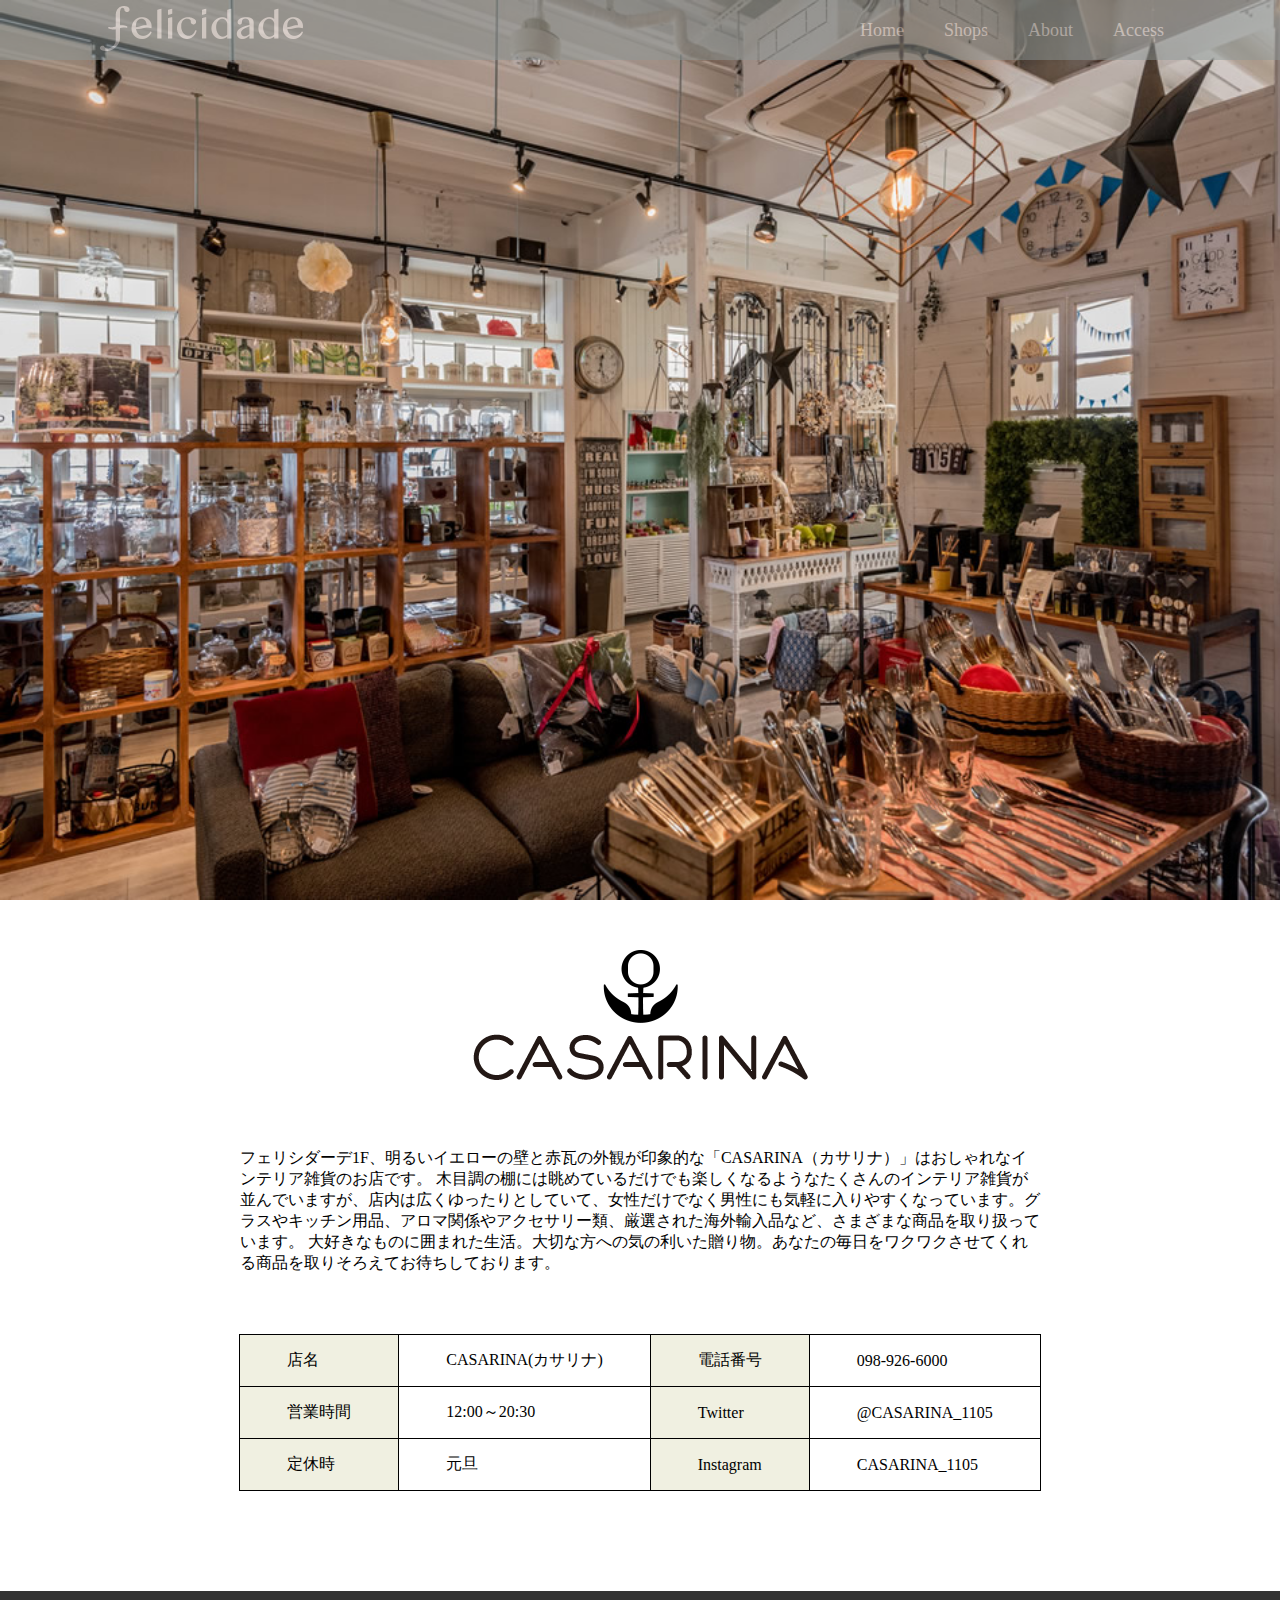
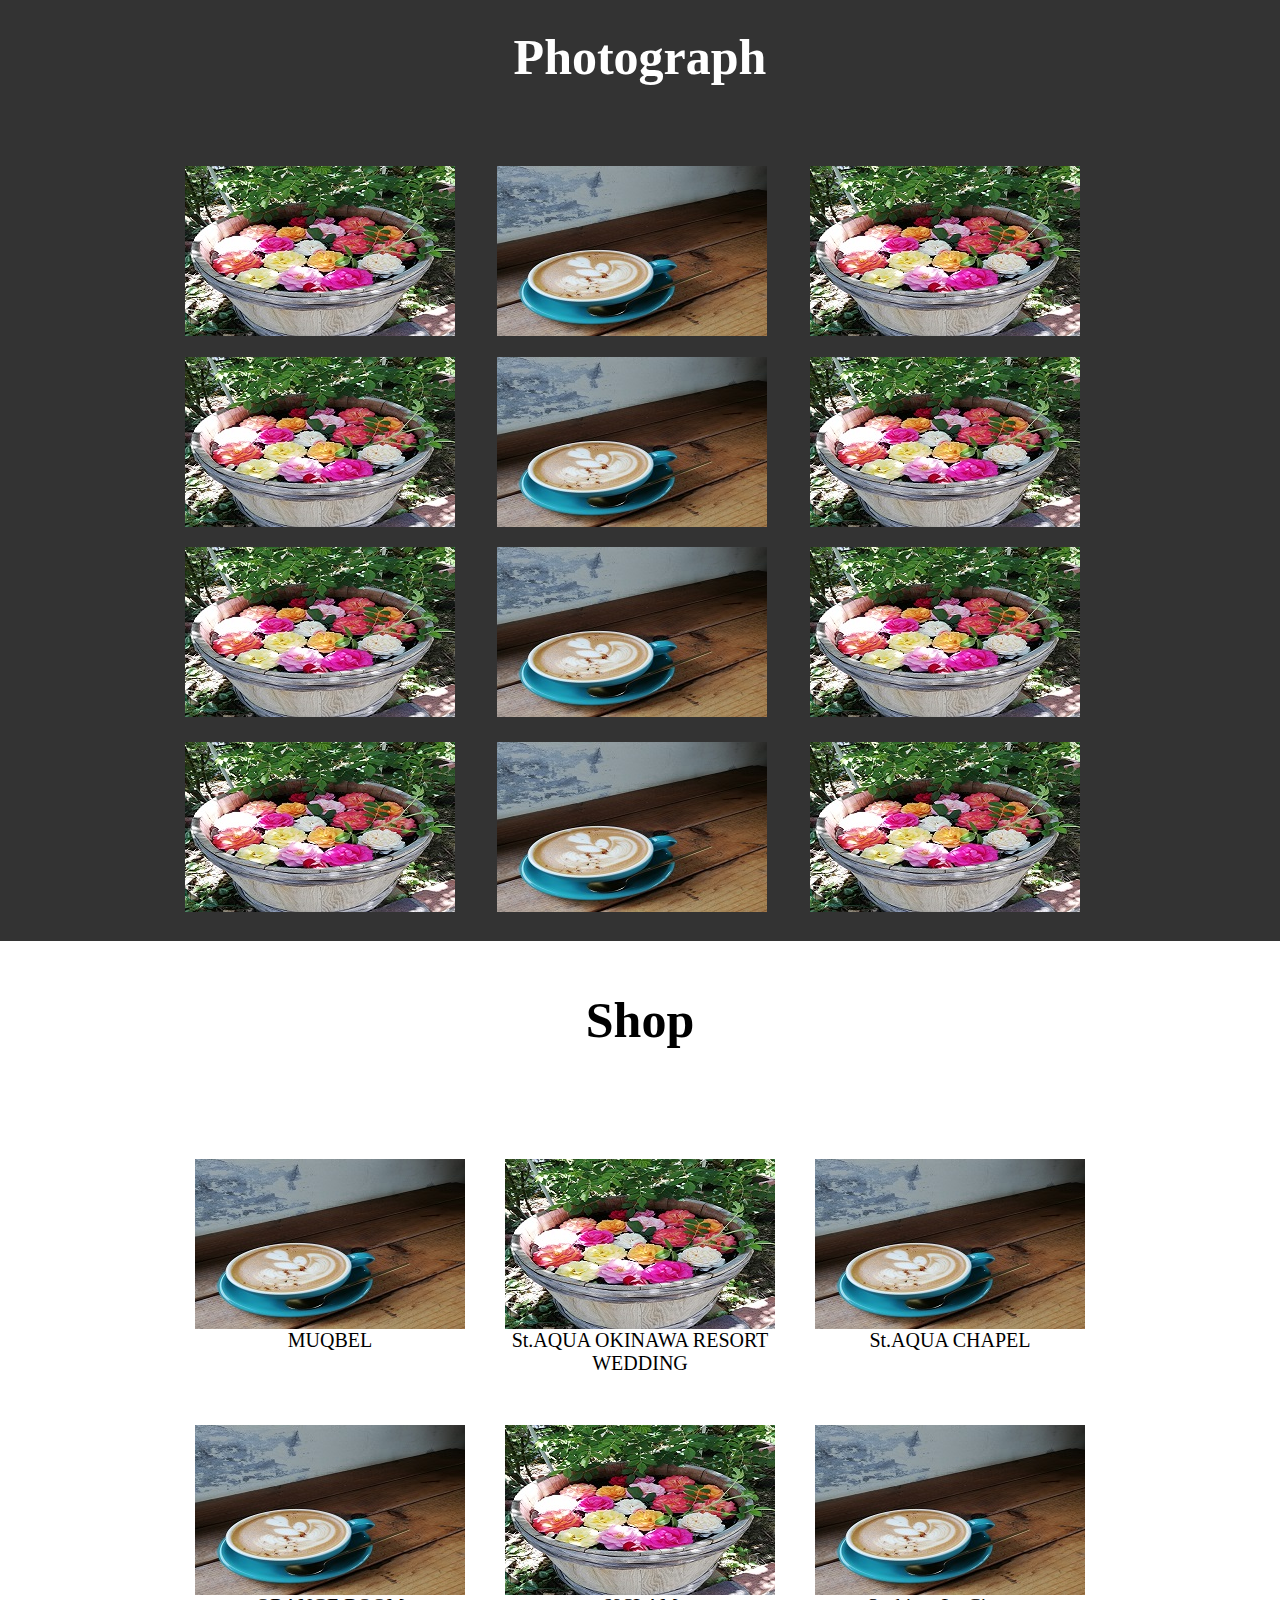
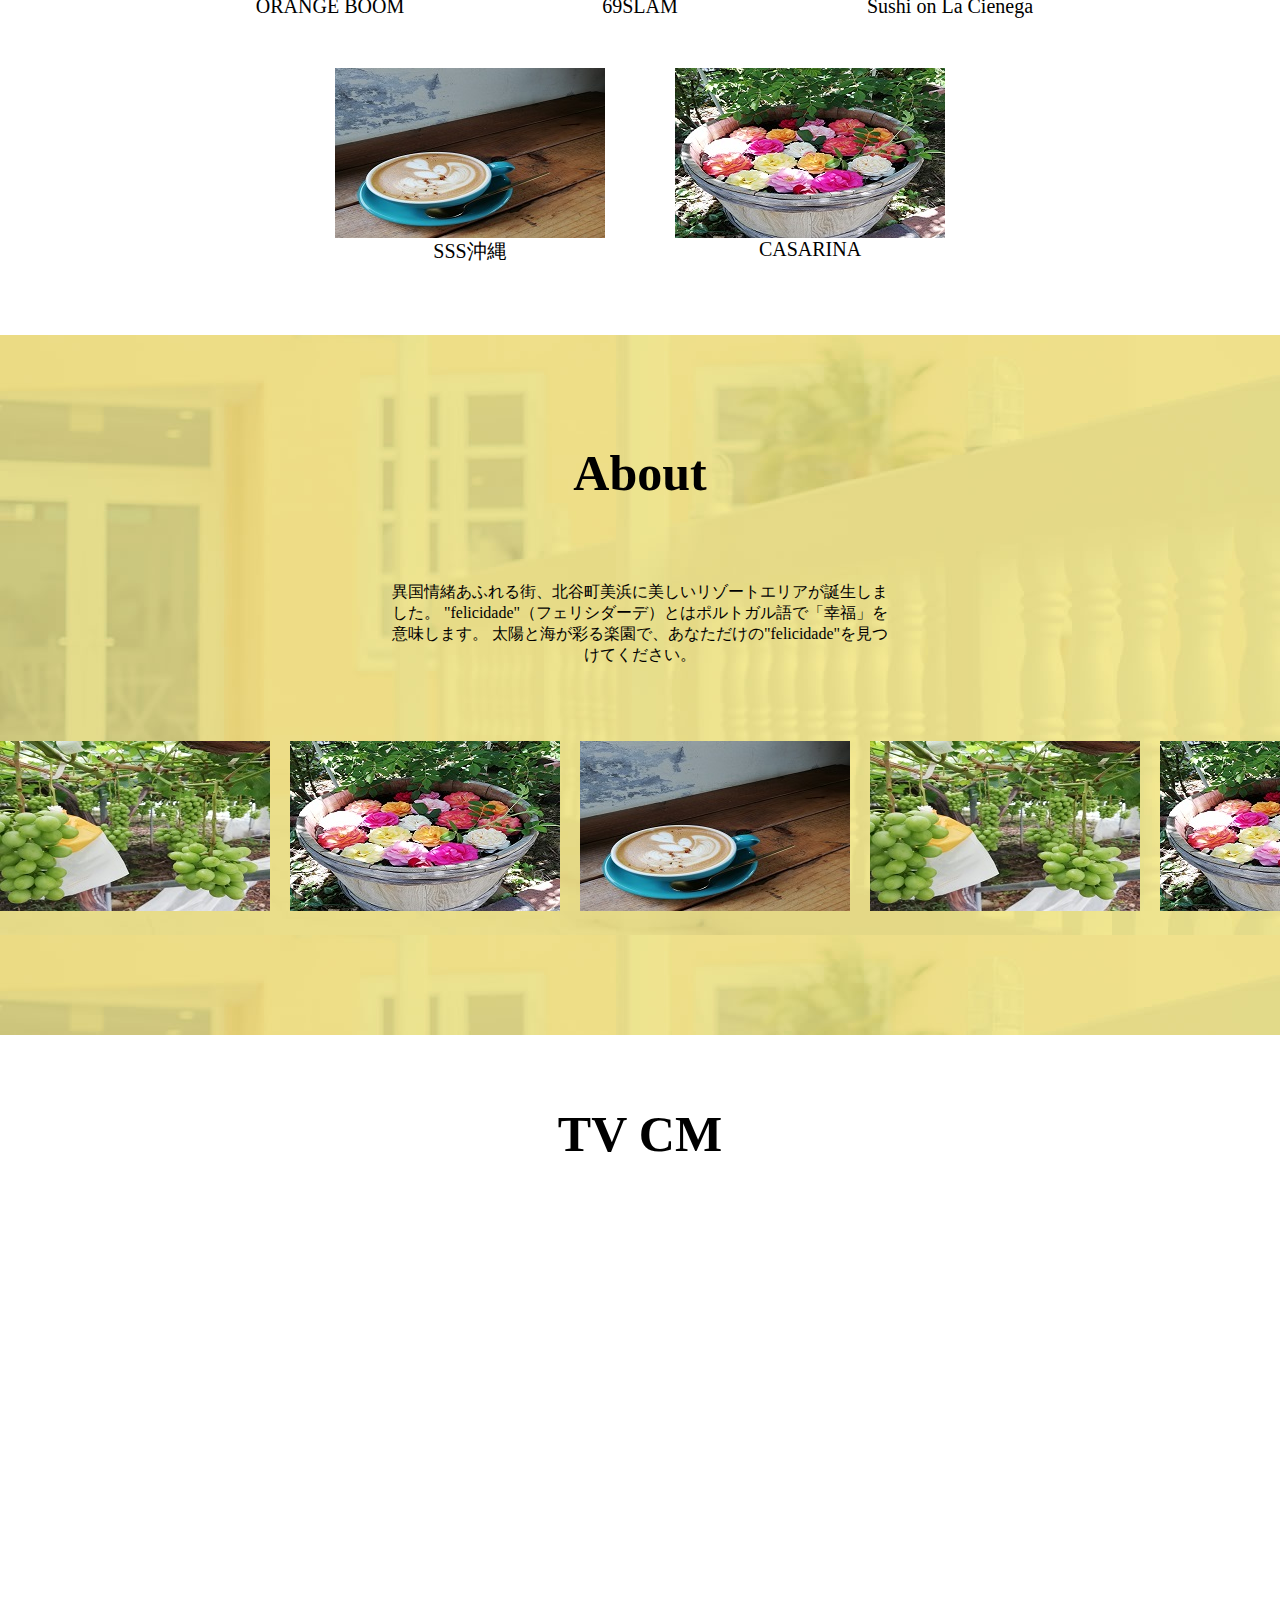
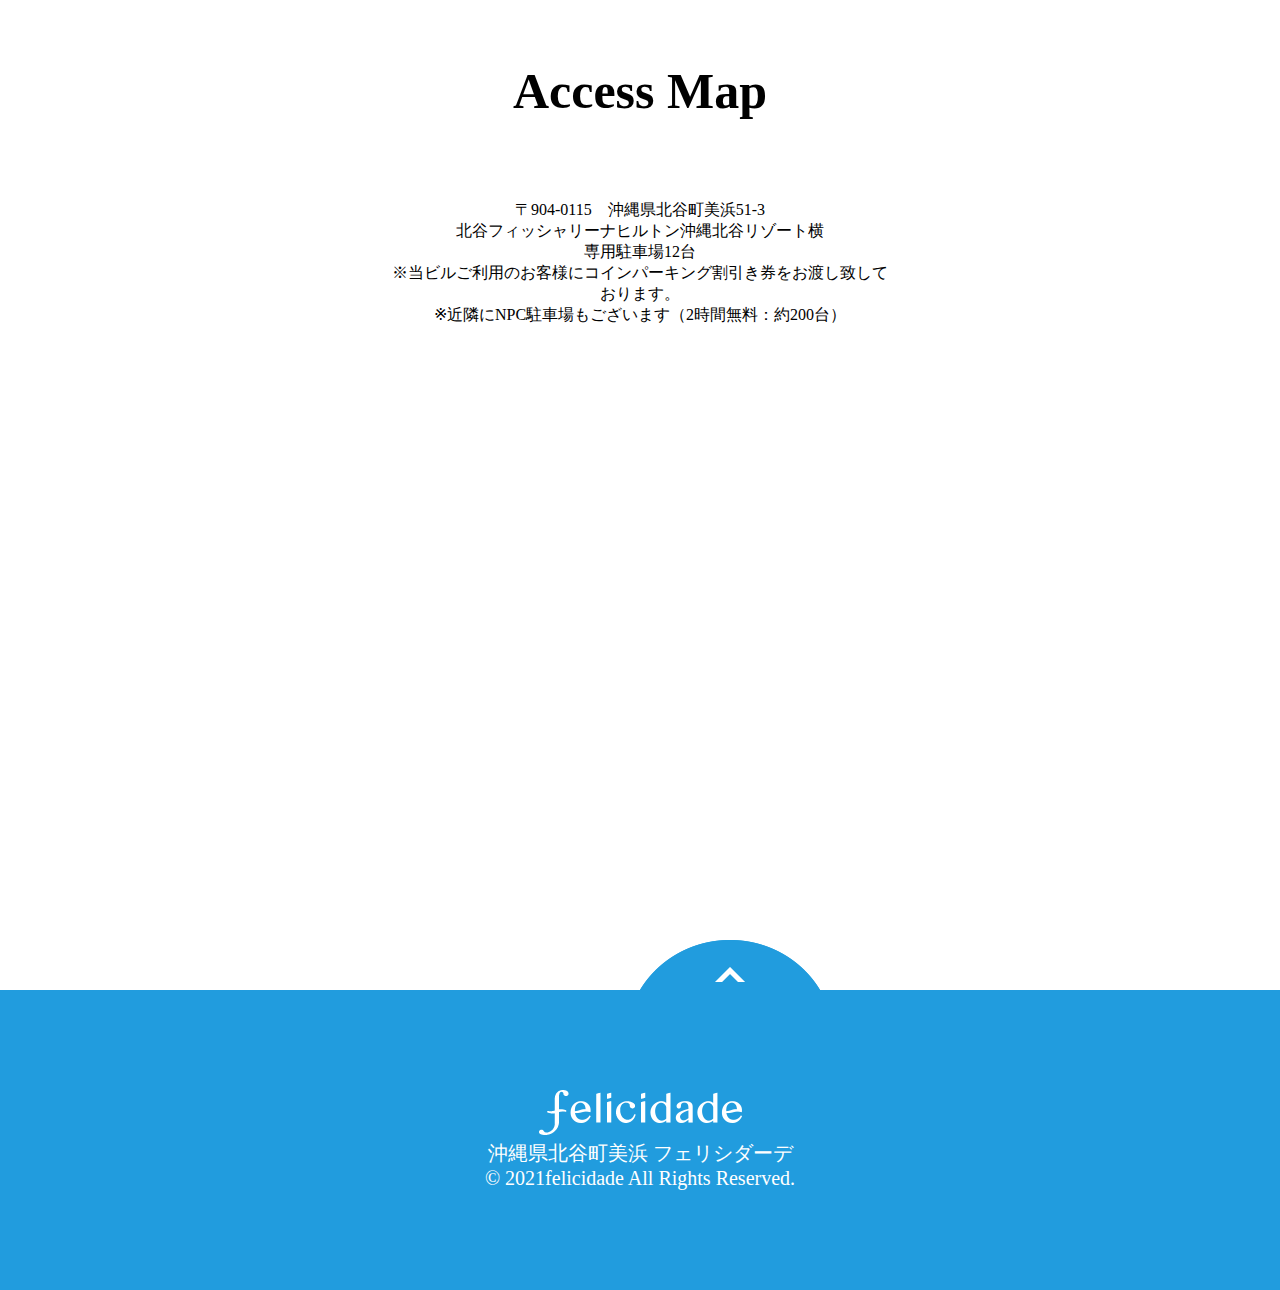
==== shop.html @ 00005a0e "色々" ====
<!DOCTYPE html>
<html lang="en">
<head>
  <meta charset="UTF-8">
  <meta http-equiv="X-UA-Compatible" content="IE=edge">
  <meta name="viewport" content="width=device-width, initial-scale=1.0">
  <link rel="stylesheet" href="css/shop-style.css">
  <title>Document</title>
</head>
<body>
  <div class="header">
    <!-- -----------------------ヘッダー -------------------->
    <header class="header1">
      <div class="header-left">
        <img src="./img/site_logo.png" alt="">
      </div>
      <ul class="header-right">
        <li><a href="#" class="li-right">Home</a></li>
        <li><a href="#" class="li-right">Shops</a></li>
        <li><a href="#" class="li-right">About</a></li>
        <li><a href="#" class="li-right">Access</a></li>
      </ul>
    </header>
  </div>
   <!-- メイン -->
  <main class="main">
    <section class="main-section">
      <h1 class="main-h1"><img src="./img/shop_logo.gif" alt=""></h1>
      <p class="main_p">フェリシダーデ1F、明るいイエローの壁と赤瓦の外観が印象的な「CASARINA（カサリナ）」はおしゃれなインテリア雑貨のお店です。
        木目調の棚には眺めているだけでも楽しくなるようなたくさんのインテリア雑貨が並んでいますが、店内は広くゆったりとしていて、女性だけでなく男性にも気軽に入りやすくなっています。グラスやキッチン用品、アロマ関係やアクセサリー類、厳選された海外輸入品など、さまざまな商品を取り扱っています。
        大好きなものに囲まれた生活。大切な方への気の利いた贈り物。あなたの毎日をワクワクさせてくれる商品を取りそろえてお待ちしております。</p>
      <table class="table">
        <tr><td class="table-td">店名</td><td>CASARINA(カサリナ)</td><td class="table-td">電話番号</td><td>098-926-6000</td></tr>
        <tr><td class="table-td">営業時間</td><td>12:00～20:30</td><td class="table-td">Twitter</td><td>@CASARINA_1105</td></tr>
        <tr><td class="table-td">定休時</td><td>元旦</td><td class="table-td">Instagram</td><td>CASARINA_1105</td></tr>
      </table>
    </section>
    <!------------ フォトグラフィー ---------->
    <section class="photo-grid">
      <h2 class="main-h2 photo-h2">Photograph</h2>
      <ul class="grid-container">
        <li><img src="./img/house.jpg" alt=""></li>
        <li><img src="./img/coffee.jpg" alt=""></li>
        <li><img src="./img/house.jpg" alt=""></li>
        <li><img src="./img/house.jpg" alt=""></li>
        <li><img src="./img/coffee.jpg" alt=""></li>
        <li><img src="./img/house.jpg" alt=""></li>
        <li><img src="./img/house.jpg" alt=""></li>
        <li><img src="./img/coffee.jpg" alt=""></li>
        <li><img src="./img/house.jpg" alt=""></li>
        <li><img src="./img/house.jpg" alt=""></li>
        <li><img src="./img/coffee.jpg" alt=""></li>
        <li><img src="./img/house.jpg" alt=""></li>
      </ul>
    </section>
    <!----------------- ショップ -------------->
    <section class="shop">
      <h2 class="main-h2 shop-h2">Shop</h2>
      <ul class="shop-flex">
        <li class="li"><img src="./img/coffee.jpg" alt=""><span>MUQBEL</span></li>
        <li class="li"><img src="./img/house.jpg" alt=""> <span>St.AQUA OKINAWA RESORT <br> WEDDING</span></li>
        <li class="li"><img src="./img/coffee.jpg" alt=""><span>St.AQUA CHAPEL</span></li>
        <li class="li"><img src="./img/coffee.jpg" alt=""><span>ORANGE BOOM</span></li>
        <li class="li"><img src="./img/house.jpg" alt=""><span>69SLAM</span></li>
        <li class="li"><img src="./img/coffee.jpg" alt=""><span>Sushi on La Cienega</span></li>
        <li class="li shop7"><img src="./img/coffee.jpg" alt=""><span>SSS沖縄</span></li>
        <li class="li shop8"><img src="./img/house.jpg" alt=""><span>CASARINA</span></li>
      </ul>
    </section>
    <!-- ------------スライドショー ----------------->
    <section class="about">
      <h2 class="main-h2 about-h2">About</h2>
      <p class="about-p">異国情緒あふれる街、北谷町美浜に美しいリゾートエリアが誕生しました。
        "felicidade"（フェリシダーデ）とはポルトガル語で「幸福」を意味します。
        太陽と海が彩る楽園で、あなただけの"felicidade"を見つけてください。</p>
        <div class="about-slidder" ontouchstart="">
          <ul class="slideshow">
            <li class="content"><img src="./img/farm.jpg" alt=""></li>
            <li class="content"><img src="./img/house.jpg" alt=""></li>
            <li class="content"><img src="./img/coffee.jpg" alt=""></li>
            <li class="content"><img src="./img/farm.jpg" alt=""></li>
            <li class="content"><img src="./img/house.jpg" alt=""></li>
            <li class="content"><img src="./img/coffee.jpg" alt=""></li>
            <li class="content"><img src="./img/farm.jpg" alt=""></li>
            <li class="content"><img src="./img/house.jpg" alt=""></li>
            <li class="content"><img src="./img/coffee.jpg" alt=""></li>
          </ul>
          <ul class="slideshow">
            <li class="content"><img src="./img/farm.jpg" alt=""></li>
            <li class="content"><img src="./img/house.jpg" alt=""></li>
            <li class="content"><img src="./img/coffee.jpg" alt=""></li>
            <li class="content"><img src="./img/farm.jpg" alt=""></li>
            <li class="content"><img src="./img/house.jpg" alt=""></li>
            <li class="content"><img src="./img/coffee.jpg" alt=""></li>
            <li class="content"><img src="./img/farm.jpg" alt=""></li>
            <li class="content"><img src="./img/house.jpg" alt=""></li>
            <li class="content"><img src="./img/coffee.jpg" alt=""></li>
          </ul>
          <ul class="slideshow">
            <li class="content"><img src="./img/farm.jpg" alt=""></li>
            <li class="content"><img src="./img/house.jpg" alt=""></li>
            <li class="content"><img src="./img/coffee.jpg" alt=""></li>
            <li class="content"><img src="./img/farm.jpg" alt=""></li>
            <li class="content"><img src="./img/house.jpg" alt=""></li>
            <li class="content"><img src="./img/coffee.jpg" alt=""></li>
            <li class="content"><img src="./img/farm.jpg" alt=""></li>
            <li class="content"><img src="./img/house.jpg" alt=""></li>
            <li class="content"><img src="./img/coffee.jpg" alt=""></li>
          </ul>
        </div>
    </section>
    <!--------------------- youtube ------------------>
    <section class="tvcm">
      <h2 class="main-h2">TV CM</h2>
      <div class="youtube">
        <iframe width="560" height="315" src="https://www.youtube.com/embed/9m3m9l0V8k0" title="YouTube video player" frameborder="0" allow="accelerometer; autoplay; clipboard-write; encrypted-media; gyroscope; picture-in-picture" allowfullscreen></iframe>
      </div>
    </section>
    <!--------------------- map ------------------>
    <section class="map">
      <h2 class="main-h2">Access Map</h2>
      <p class="about-p">〒904-0115　沖縄県北谷町美浜51-3 <br>北谷フィッシャリーナヒルトン沖縄北谷リゾート横<br>専用駐車場12台<br>※当ビルご利用のお客様にコインパーキング割引き券をお渡し致しております。<br>※近隣にNPC駐車場もございます（2時間無料：約200台）</p>
      <div class="map-1">
        <iframe src="https://www.google.com/maps/embed?pb=!1m18!1m12!1m3!1d3576.1981066790854!2d127.75206001503254!3d26.32008388338631!2m3!1f0!2f0!3f0!3m2!1i1024!2i768!4f13.1!3m3!1m2!1s0x34e5130f36135c2b%3A0xa1153abae29d40b4!2z44CSOTA0LTAxMTUg5rKW57iE55yM5Lit6aCt6YOh5YyX6LC355S6576O5rWc77yV77yR4oiS77yT!5e0!3m2!1sja!2sjp!4v1620100110804!5m2!1sja!2sjp" width="100%" height="100%" style="border:0;" allowfullscreen="" loading="lazy" class="iframe-map"></iframe>
      </div>
    </section>
  </main>
<!--------------------- フッター --------------->
  <footer class="footer">
    <img class="footer-btn" src="./img/btn_nav.png" alt="">
    <div class="footer-left">
      <img src="./img/site_logo.png" alt="">
      <p>沖縄県北谷町美浜 フェリシダーデ</p>
      <p>&copy; 2021felicidade All Rights Reserved.</p>
    </div>
    </footer>
</body>
</html>
---- css/shop-style.css ----
*{
  padding: 0;
  margin: 0;
}

ul {
  list-style: none;
}
a {
  text-decoration: none;
}

/* ------------------------ヘッダー-------------------- */
.header {
  background: url("../img/photo004.jpg");
  background-size: cover;
  background-repeat: no-repeat;
  background-attachment: fixed;
  height: 100vh;
  /* background-color: pink; */
}

.header1 {
  background-color: rgb(140, 151, 151);
  height: 60px;
  opacity: .5;
  position: fixed;
  width: 100%;
  z-index: 10;
  display: flex;
  justify-content: space-between;
  align-items: center;
}

.header-left {
  /* background-color: aqua; */
  padding-left: 100px;
}

.header-right {
  width: 440px;
  /* background-color: blueviolet; */

  display: flex;
}

.header-right li {
  padding: 10px 20px;
}

.li-right {
  font-size: 18px;
  color: white;
}

/* --------------------メイン--------------------- */

.main-section {
  /* width: 800px; */
  /* margin: 0 auto; */
  
  display: flex;
  justify-content: center;
  flex-direction: column;
  align-items: center;
  align-content: center;
}

.main-h1{
  margin: 50px 0 60px;
  text-align: center;
}

.main_p {
  width: 800px;
  padding-bottom: 60px;
}

table {
  border-collapse: collapse;
  margin: 0 0 100px;
}

.table-td {
  background-color: #f0f0e1;
}

table th, table td {
  padding: 15px 47px;
  border: solid 1px black;
}
/* -------------------フォトグラフィー ---------------------*/
.photo-grid {
  /* width: 1000px; */
  height: 900px;
  padding-bottom: 50px;
  background-color: #333333;
  margin-bottom: 50px;

  display: flex;
  flex-direction: column;
  justify-content: center;
  align-items: center;
}
.main-h2 {
  font-size: 50px;
  padding-bottom: 80px;
}

.photo-h2 {
  color: white;
}

.grid-container {
  width: 910px;
  margin: 0 auto;
  display: grid;
  grid-template-rows: 170px 170px;
  grid-template-columns: repeat(3, minmax(0, 750px));
  grid-gap: 3%;
}

.grid-container img {
  cursor: pointer;
}

/* ------------------ショップ --------------------*/
.shop {
  width: 910px;
  margin: 0 auto 70px;
  display: flex;
  flex-direction: column;
  justify-content: center;
  align-items: center;
}

.shop-h2 {
  color: black;
}

.shop-flex {
  display: flex;
  flex-wrap: wrap;
  justify-content: space-between;
}

.li {
  padding: 30px 10px 20px;
  display: inline-flex;
  flex-direction: column;
}

.li span {
  font-size: 20px;
  text-align: center;
}

.shop7 {
  padding: 30px 0 0 150px;
}
.shop8 {
  padding: 30px 150px 0 0;
}

/* -------------------スライドショー -------------------*/
.about {
  height: 700px;
  background-image: url("../img/about_visual.jpg");
  margin-bottom: 70px;

  display: flex;
  justify-content: center;
  flex-direction: column;
  align-items: center;
  align-content: center;
}
.about-p {
  width: 500px;
  padding-bottom: 60px;
  text-align: center;
}

.about-slidder {
  width: 1300px;
  height: 200px;
  display: flex;
  align-items: center;
  overflow: hidden;

}

.slideshow {
  display: flex;

  animation-name: loop-slide;
  animation-duration: 60s;
  animation-iteration-count: infinite;
  animation-delay: .5s;
  animation-timing-function: linear;
  animation-fill-mode: both;
}

@keyframes loop-slide {
  0% {
    transform: translate(0);
  }
  100% {
    transform: translate(-100%);
  }
}

.about-slidder:hover .slideshow {
  animation-play-state: paused;
}

.content {
  width: 270px;
  height: 170px;
  padding: 10px;
}

/*----------------------- youtube ----------------------*/
.tvcm {
  display: flex;
  flex-direction: column;
  justify-content: center;
  align-items: center;
}
.youtube {
  margin-bottom: 100px;
  /* display: flex;
  justify-content: center; */
}

/* ---------------------map--------------------------- */
.map {
  padding-bottom: 100px;

  display: flex;
  justify-content: center;
  flex-direction: column;
  align-items: center;
}

.iframe-map {
  width: 900px;
  height: 500px;
}

/* --------------------フッター ---------------------*/
.footer {
  height: 300px;
  background-color: #219cde;

  position: relative;
}

.footer-btn {
  position: absolute;
  top: -50px;
  left: 640px;
}

.footer-left {
  color: white;
  font-size: 20px;
  text-align: center;
  padding-top: 100px;
}
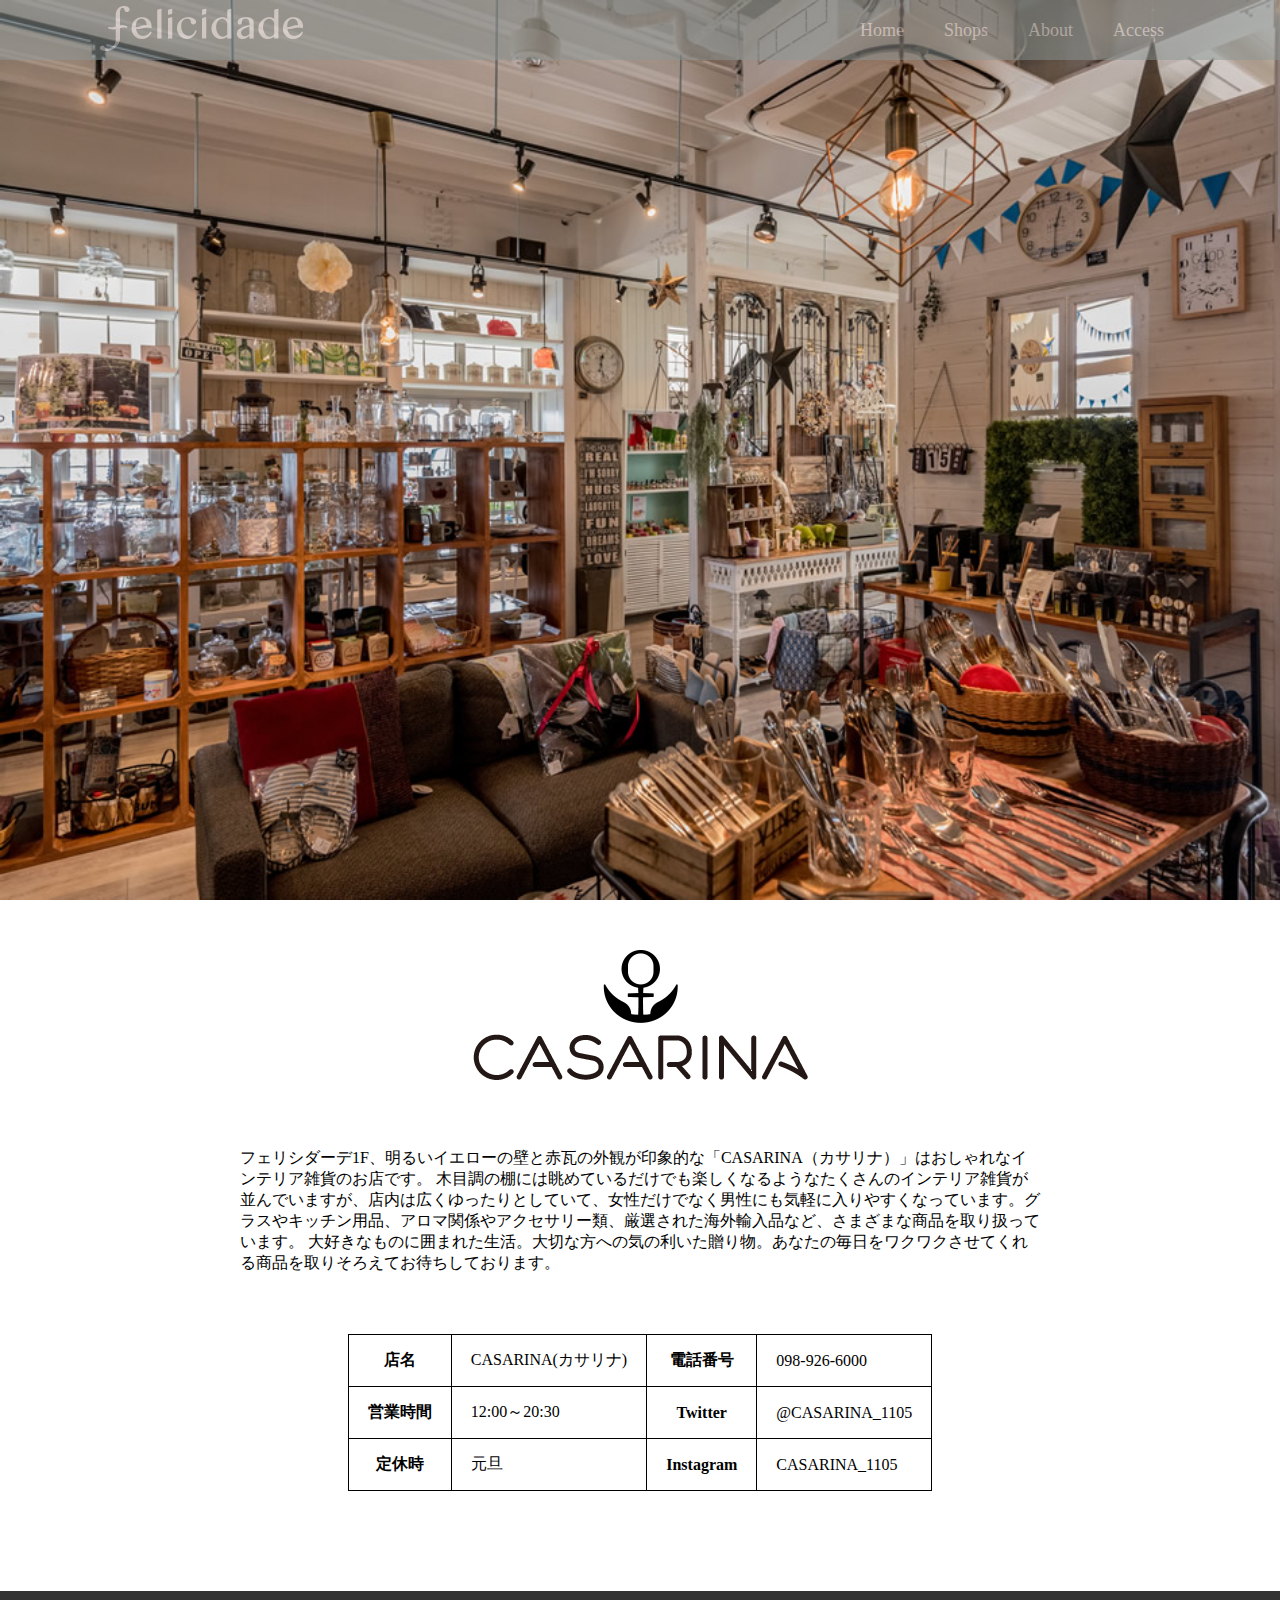
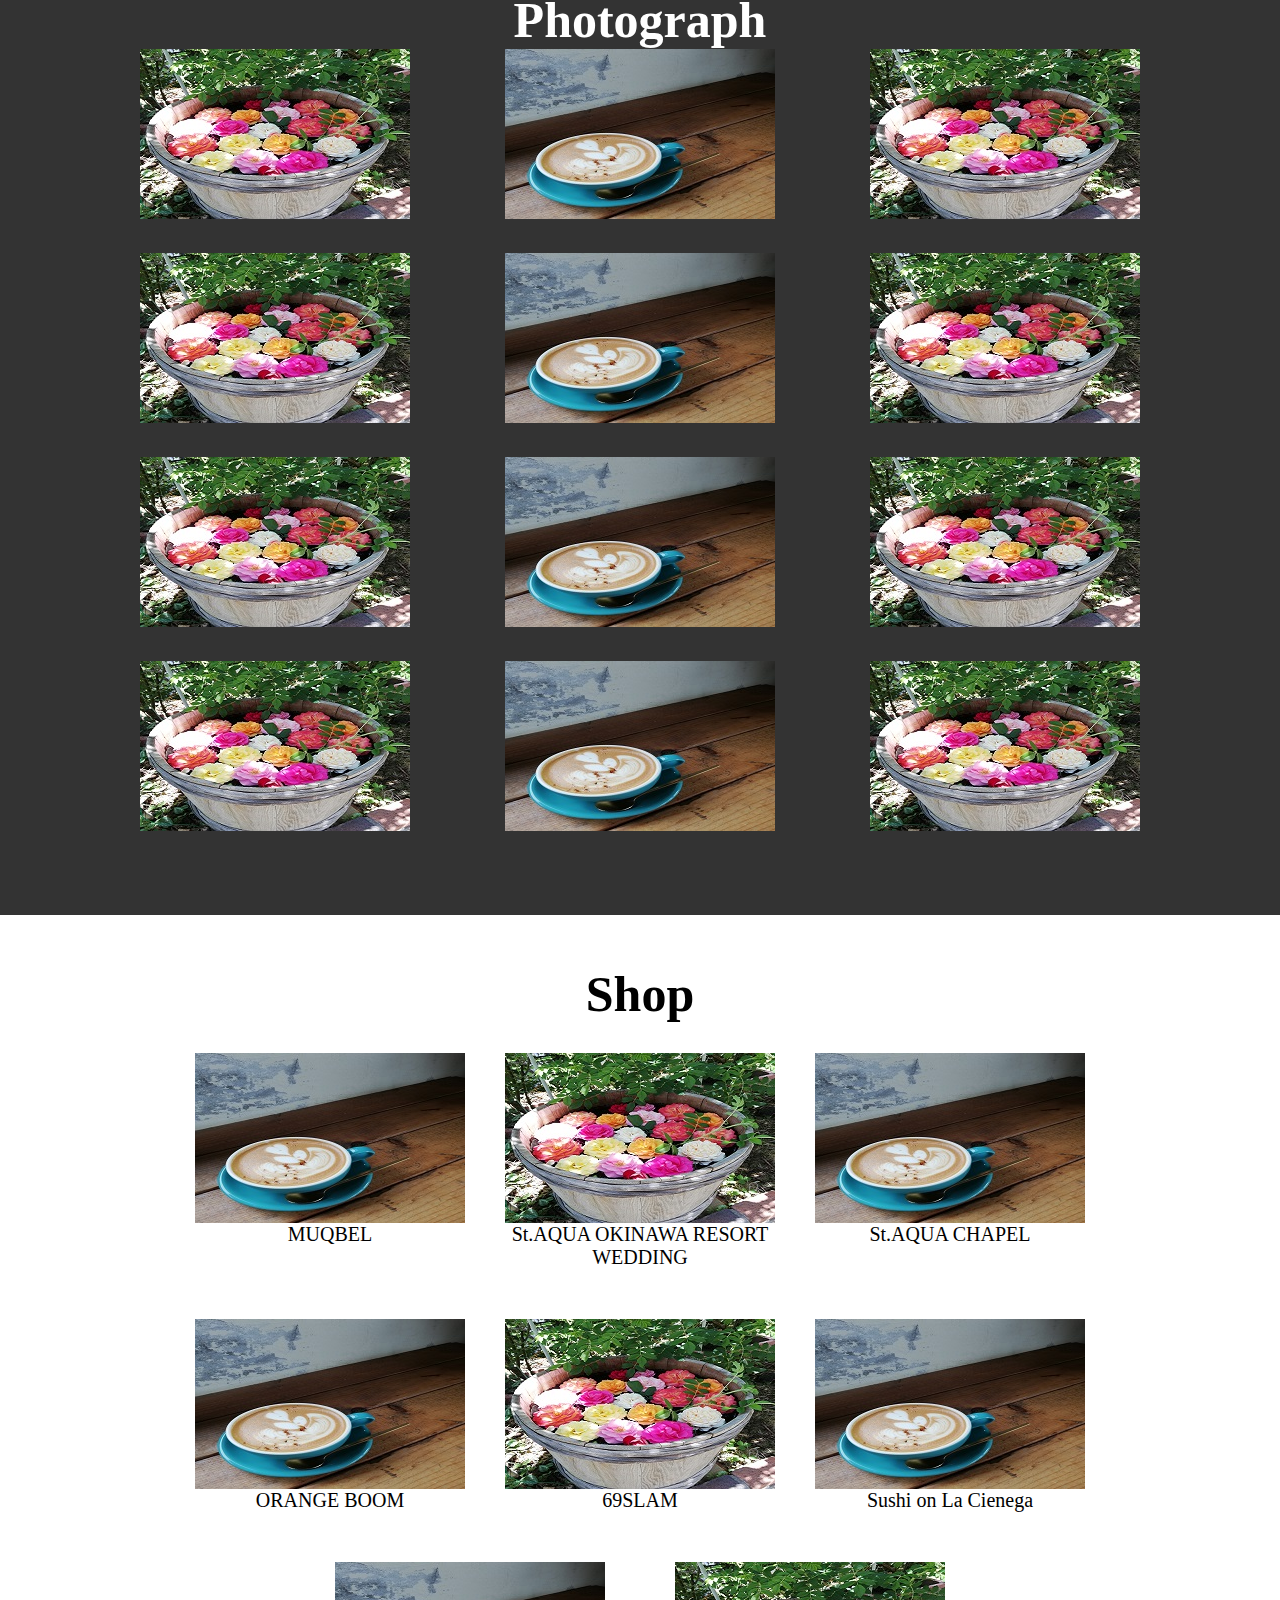
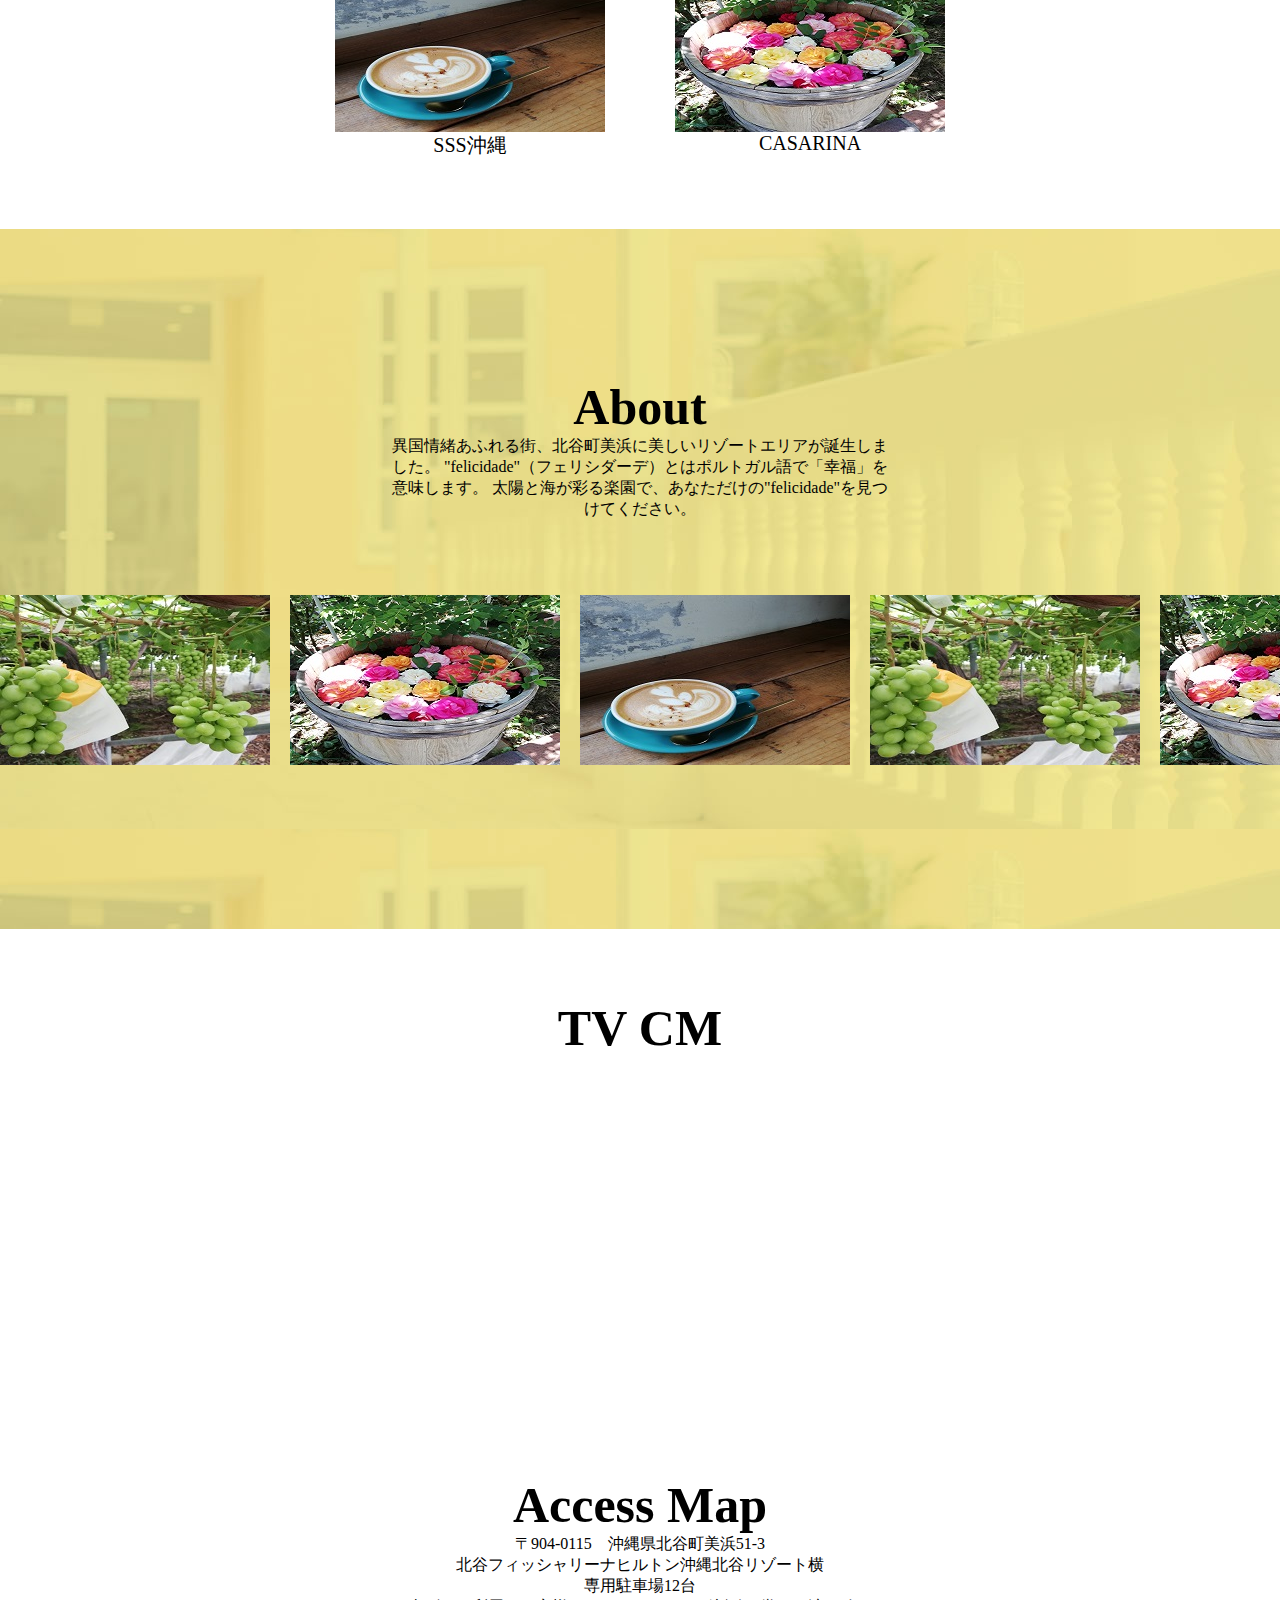
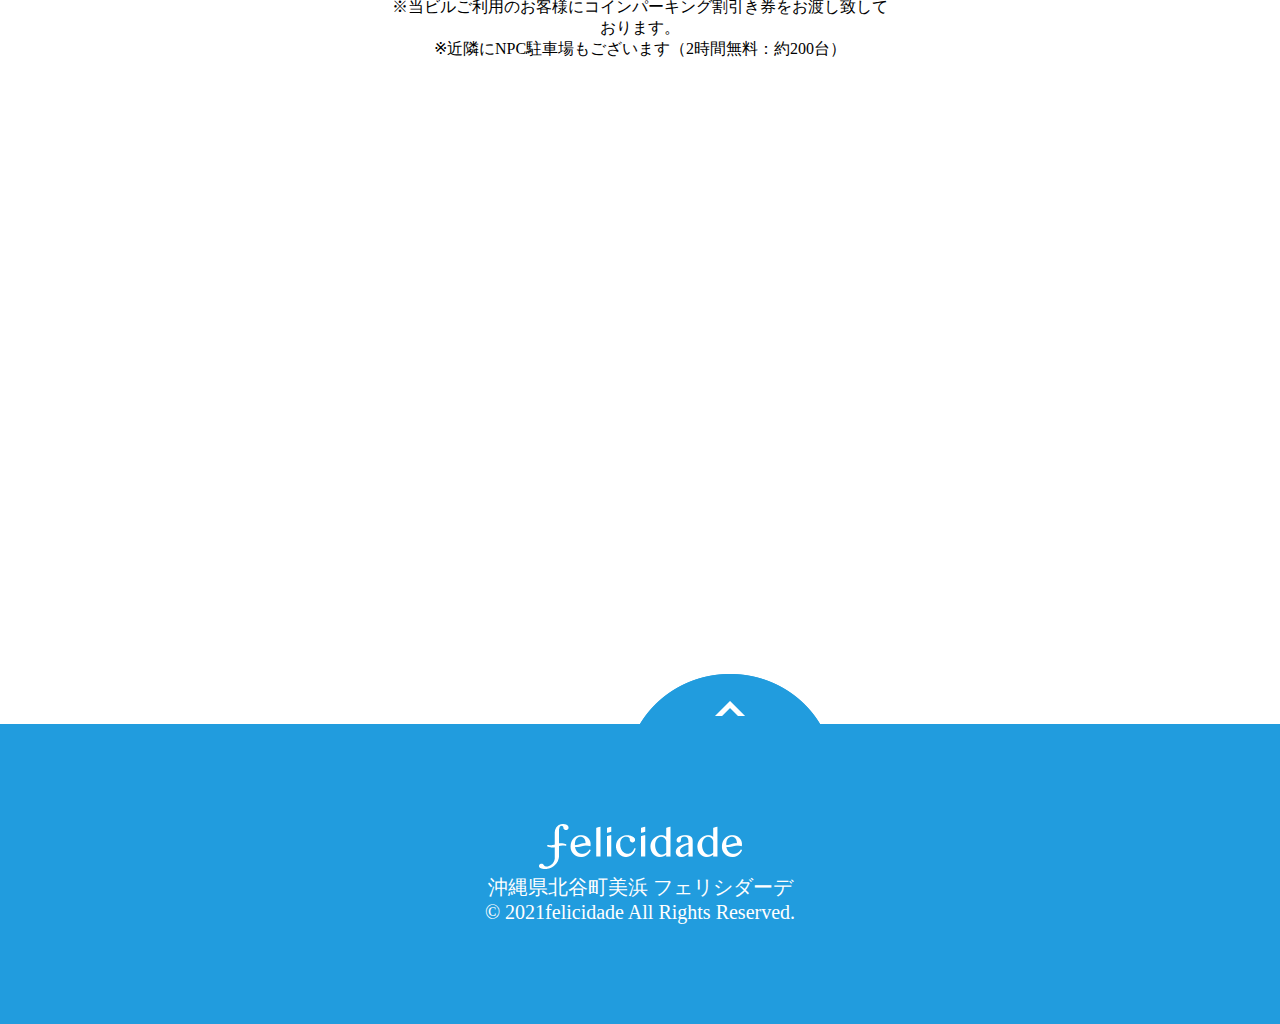
==== commit 34ea31f6: "cssのレスポンシブ" ====
--- a/shop.html
+++ b/shop.html
@@ -13,15 +13,26 @@
     <header class="header1">
       <div class="header-left">
         <img src="./img/site_logo.png" alt="">
-      </div>
+    </div>
+
+    <div class="header-nav">
+        <!-- ハンバーガーメニューの表示・非表示を切り替えるチェックボックス -->
+        <input type="checkbox" name="navToggle" id="navToggle" class="navToggle">
+        <!-- ハンバーガーメニューのアイコン -->
+        <label for="navToggle" class="btn-burger">
+          <span class="icon"></span>
+        </label>
+        <!-- 表示されるメニュー -->
       <ul class="header-right">
         <li><a href="#" class="li-right">Home</a></li>
         <li><a href="#" class="li-right">Shops</a></li>
         <li><a href="#" class="li-right">About</a></li>
         <li><a href="#" class="li-right">Access</a></li>
       </ul>
+    </div>
     </header>
   </div>
+  <!-- background-img-->
    <!-- メイン -->
   <main class="main">
     <section class="main-section">
@@ -29,11 +40,33 @@
       <p class="main_p">フェリシダーデ1F、明るいイエローの壁と赤瓦の外観が印象的な「CASARINA（カサリナ）」はおしゃれなインテリア雑貨のお店です。
         木目調の棚には眺めているだけでも楽しくなるようなたくさんのインテリア雑貨が並んでいますが、店内は広くゆったりとしていて、女性だけでなく男性にも気軽に入りやすくなっています。グラスやキッチン用品、アロマ関係やアクセサリー類、厳選された海外輸入品など、さまざまな商品を取り扱っています。
         大好きなものに囲まれた生活。大切な方への気の利いた贈り物。あなたの毎日をワクワクさせてくれる商品を取りそろえてお待ちしております。</p>
-      <table class="table">
+        <table class="table">
+          <tbody>
+            <tr>
+              <th class="table-th">店名</th>
+              <td>CASARINA(カサリナ)</td>
+              <th class="table-th">電話番号</th>
+              <td>098-926-6000</td>
+            </tr>
+            <tr>
+              <th class="table-th">営業時間</th>
+              <td>12:00～20:30</td>
+              <th class="table-th">Twitter</th>
+              <td>@CASARINA_1105</td>
+            </tr>
+            <tr>
+              <th class="table-th">定休時</th>
+              <td>元旦</td>
+              <th class="table-th">Instagram</th>
+              <td>CASARINA_1105</td>
+            </tr>
+          </tbody>
+        </table>
+      <!-- <table class="table">
         <tr><td class="table-td">店名</td><td>CASARINA(カサリナ)</td><td class="table-td">電話番号</td><td>098-926-6000</td></tr>
         <tr><td class="table-td">営業時間</td><td>12:00～20:30</td><td class="table-td">Twitter</td><td>@CASARINA_1105</td></tr>
         <tr><td class="table-td">定休時</td><td>元旦</td><td class="table-td">Instagram</td><td>CASARINA_1105</td></tr>
-      </table>
+      </table> -->
     </section>
     <!------------ フォトグラフィー ---------->
     <section class="photo-grid">
--- a/css/shop-style.css
+++ b/css/shop-style.css
@@ -37,6 +37,11 @@
   padding-left: 100px;
 }
 
+/* -------チェックボックスを消す　追加----- */
+.navToggle {
+  display: none;
+}
+
 .header-right {
   width: 440px;
   /* background-color: blueviolet; */
@@ -86,13 +91,11 @@
 }
 
 table th, table td {
-  padding: 15px 47px;
+  padding: 15px 19px;
   border: solid 1px black;
 }
 /* -------------------フォトグラフィー ---------------------*/
 .photo-grid {
-  /* width: 1000px; */
-  height: 900px;
   padding-bottom: 50px;
   background-color: #333333;
   margin-bottom: 50px;
@@ -104,7 +107,7 @@
 }
 .main-h2 {
   font-size: 50px;
-  padding-bottom: 80px;
+  padding-bottom: 80px 0;
 }
 
 .photo-h2 {
@@ -112,16 +115,15 @@
 }
 
 .grid-container {
-  width: 910px;
-  margin: 0 auto;
-  display: grid;
-  grid-template-rows: 170px 170px;
-  grid-template-columns: repeat(3, minmax(0, 750px));
-  grid-gap: 3%;
-}
-
-.grid-container img {
+  width: 1000px;
+  display: flex;
+  flex-wrap: wrap;
+  justify-content: space-between;
+}
+
+.grid-container > li {
   cursor: pointer;
+  padding-bottom: 30px;
 }
 
 /* ------------------ショップ --------------------*/
@@ -266,4 +268,6 @@
   font-size: 20px;
   text-align: center;
   padding-top: 100px;
-}+}
+
+/* ----------------レスポンシブデザイン------------------------ */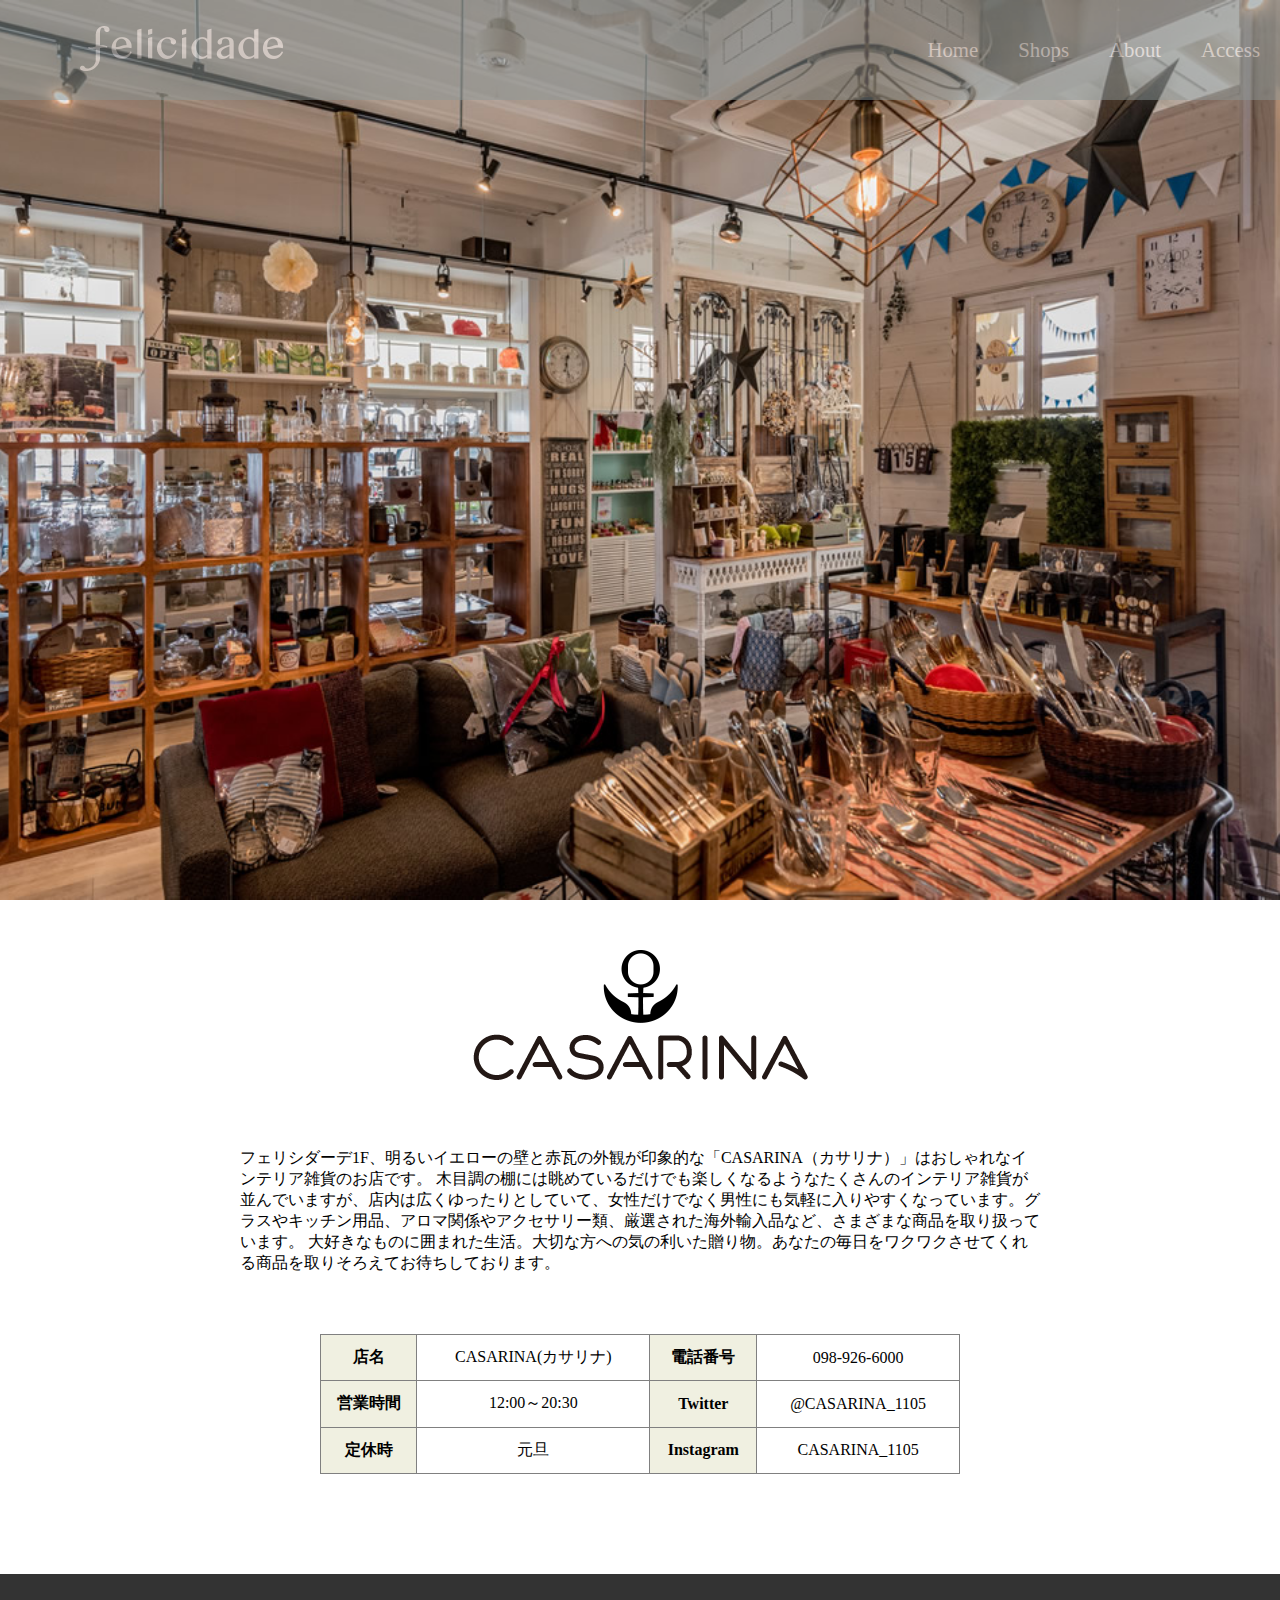
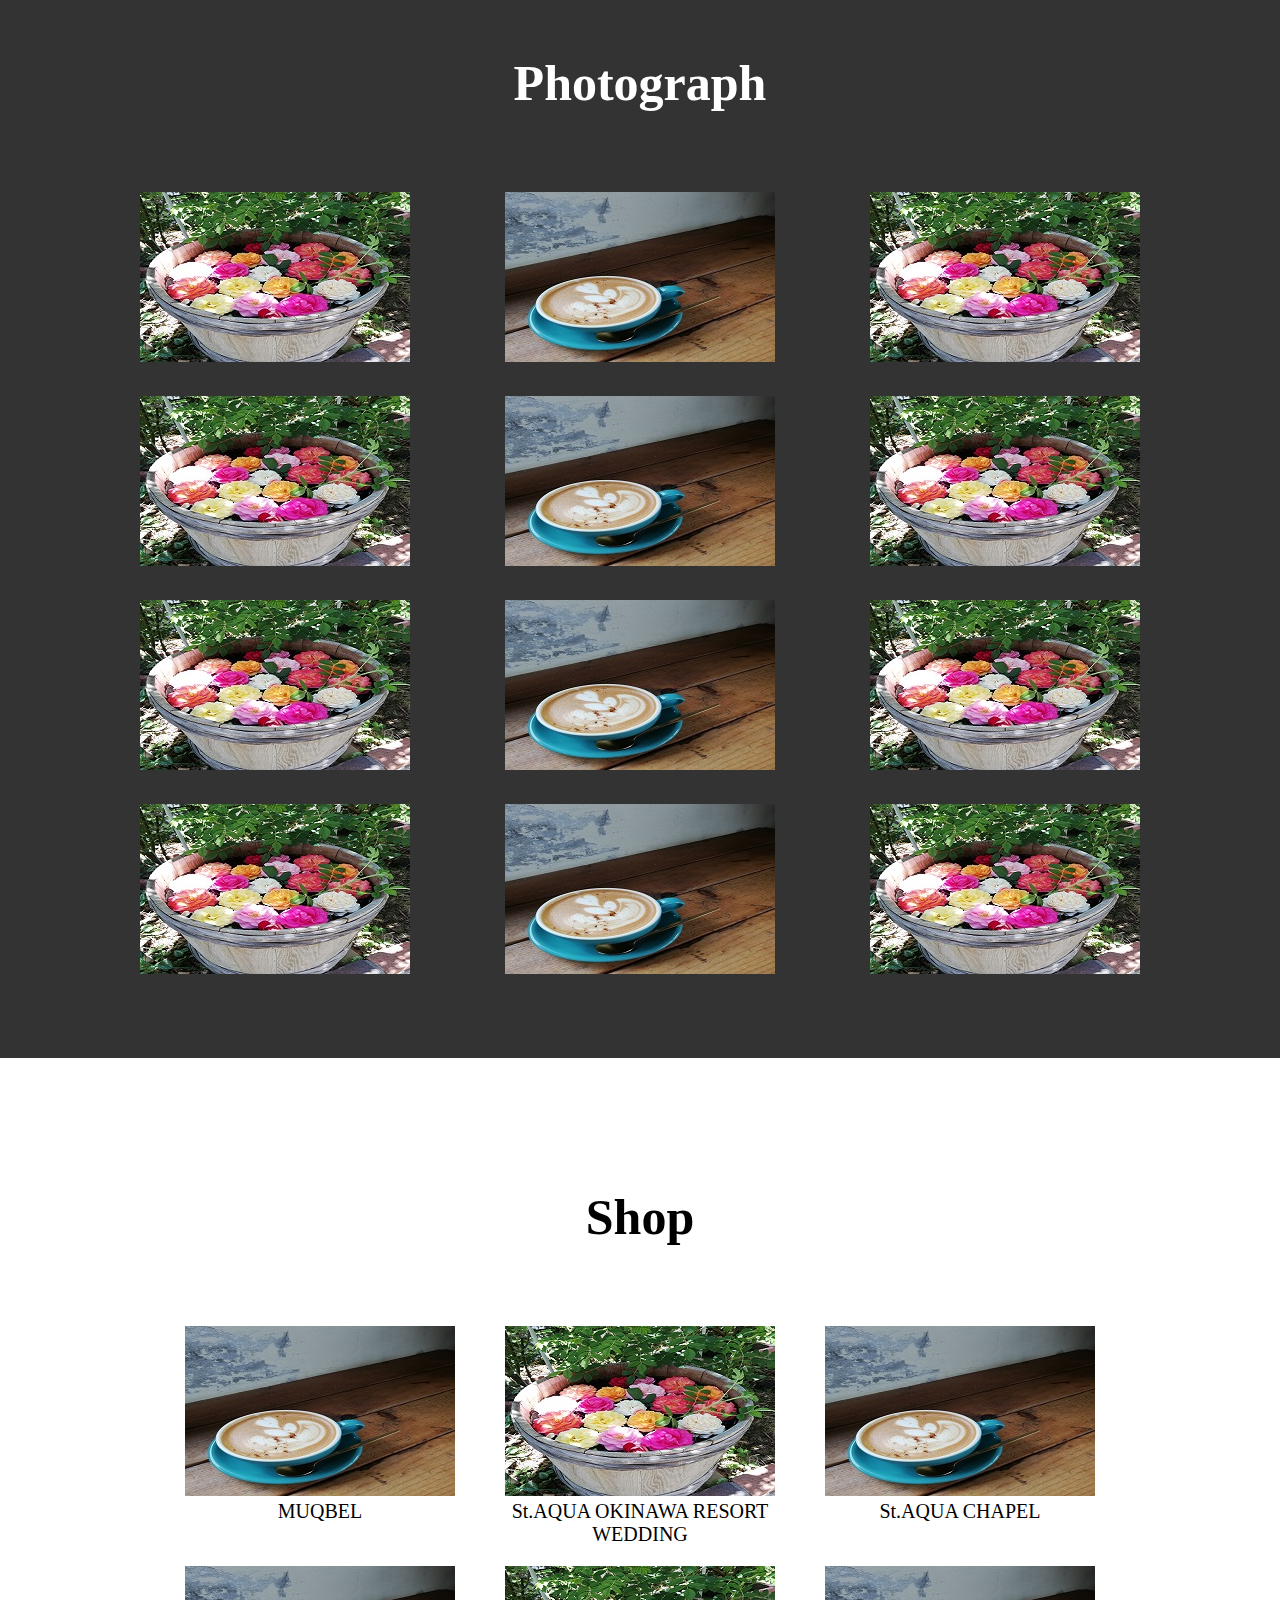
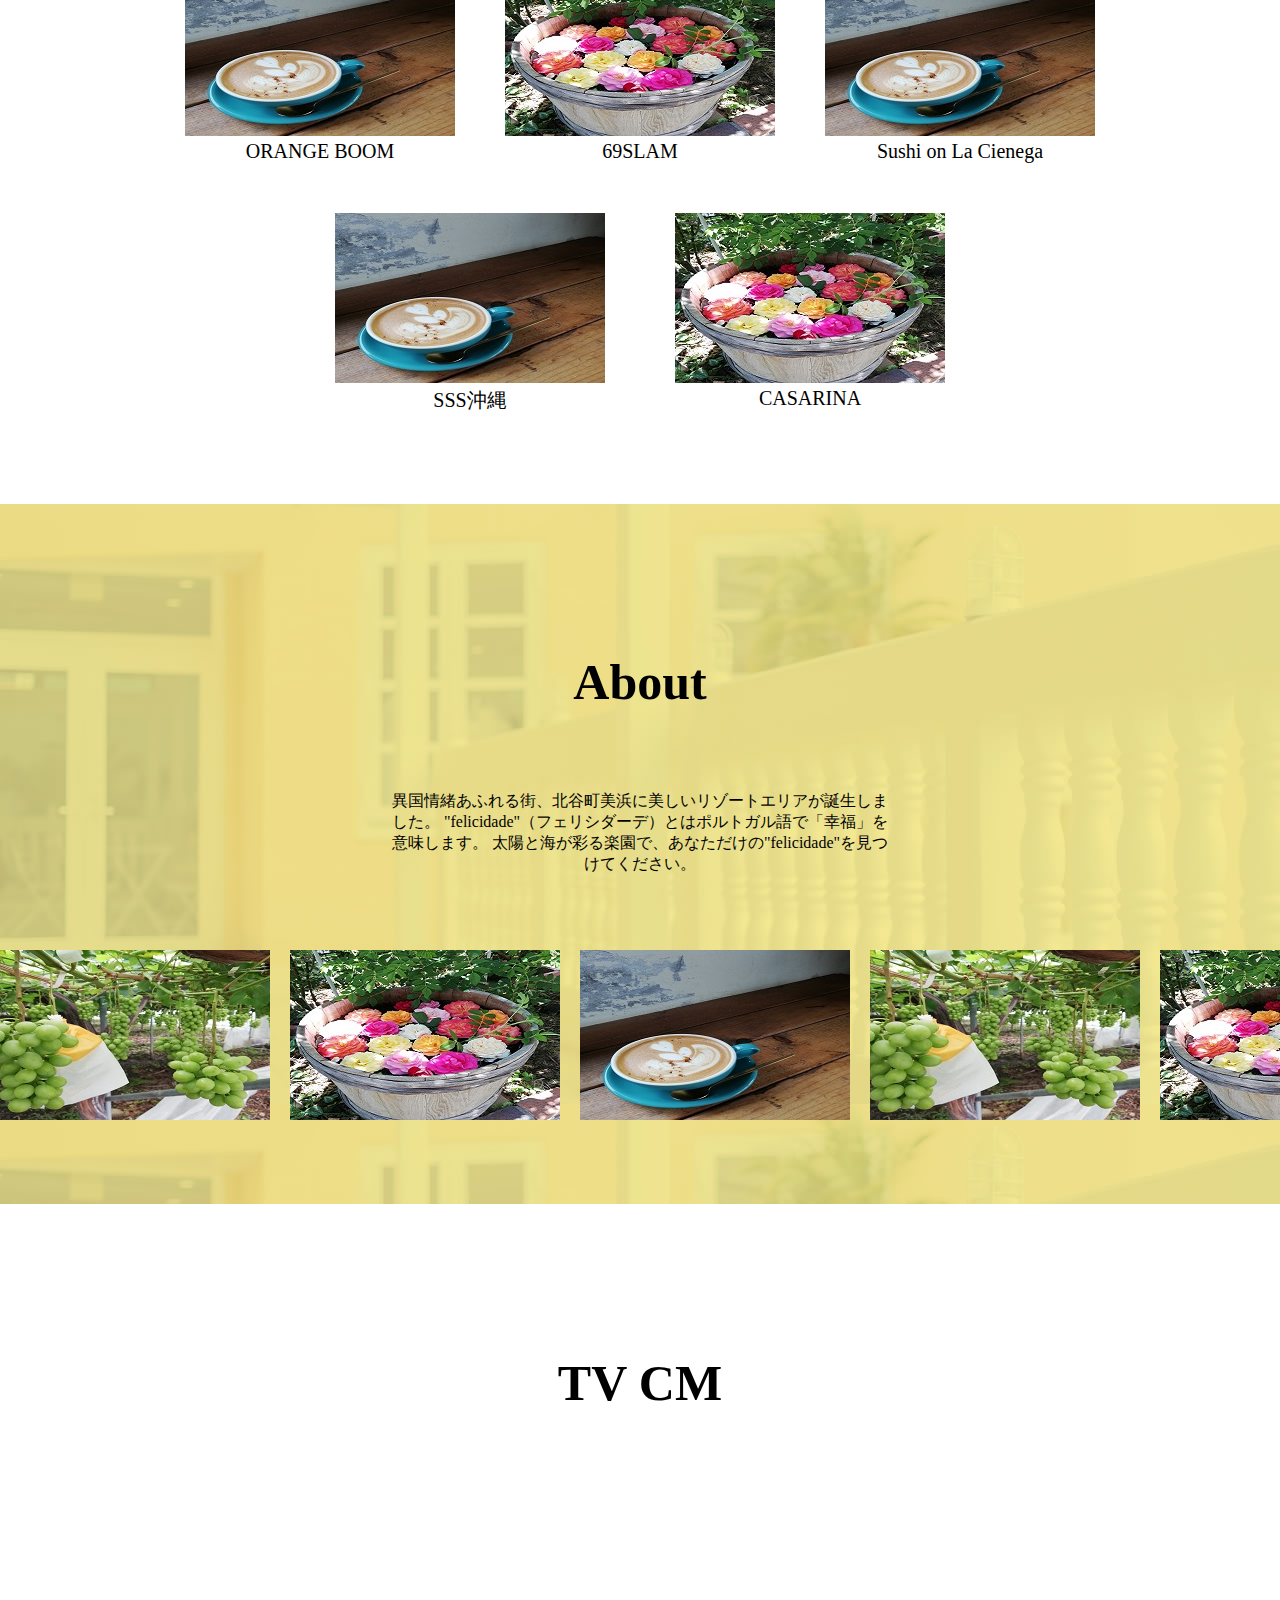
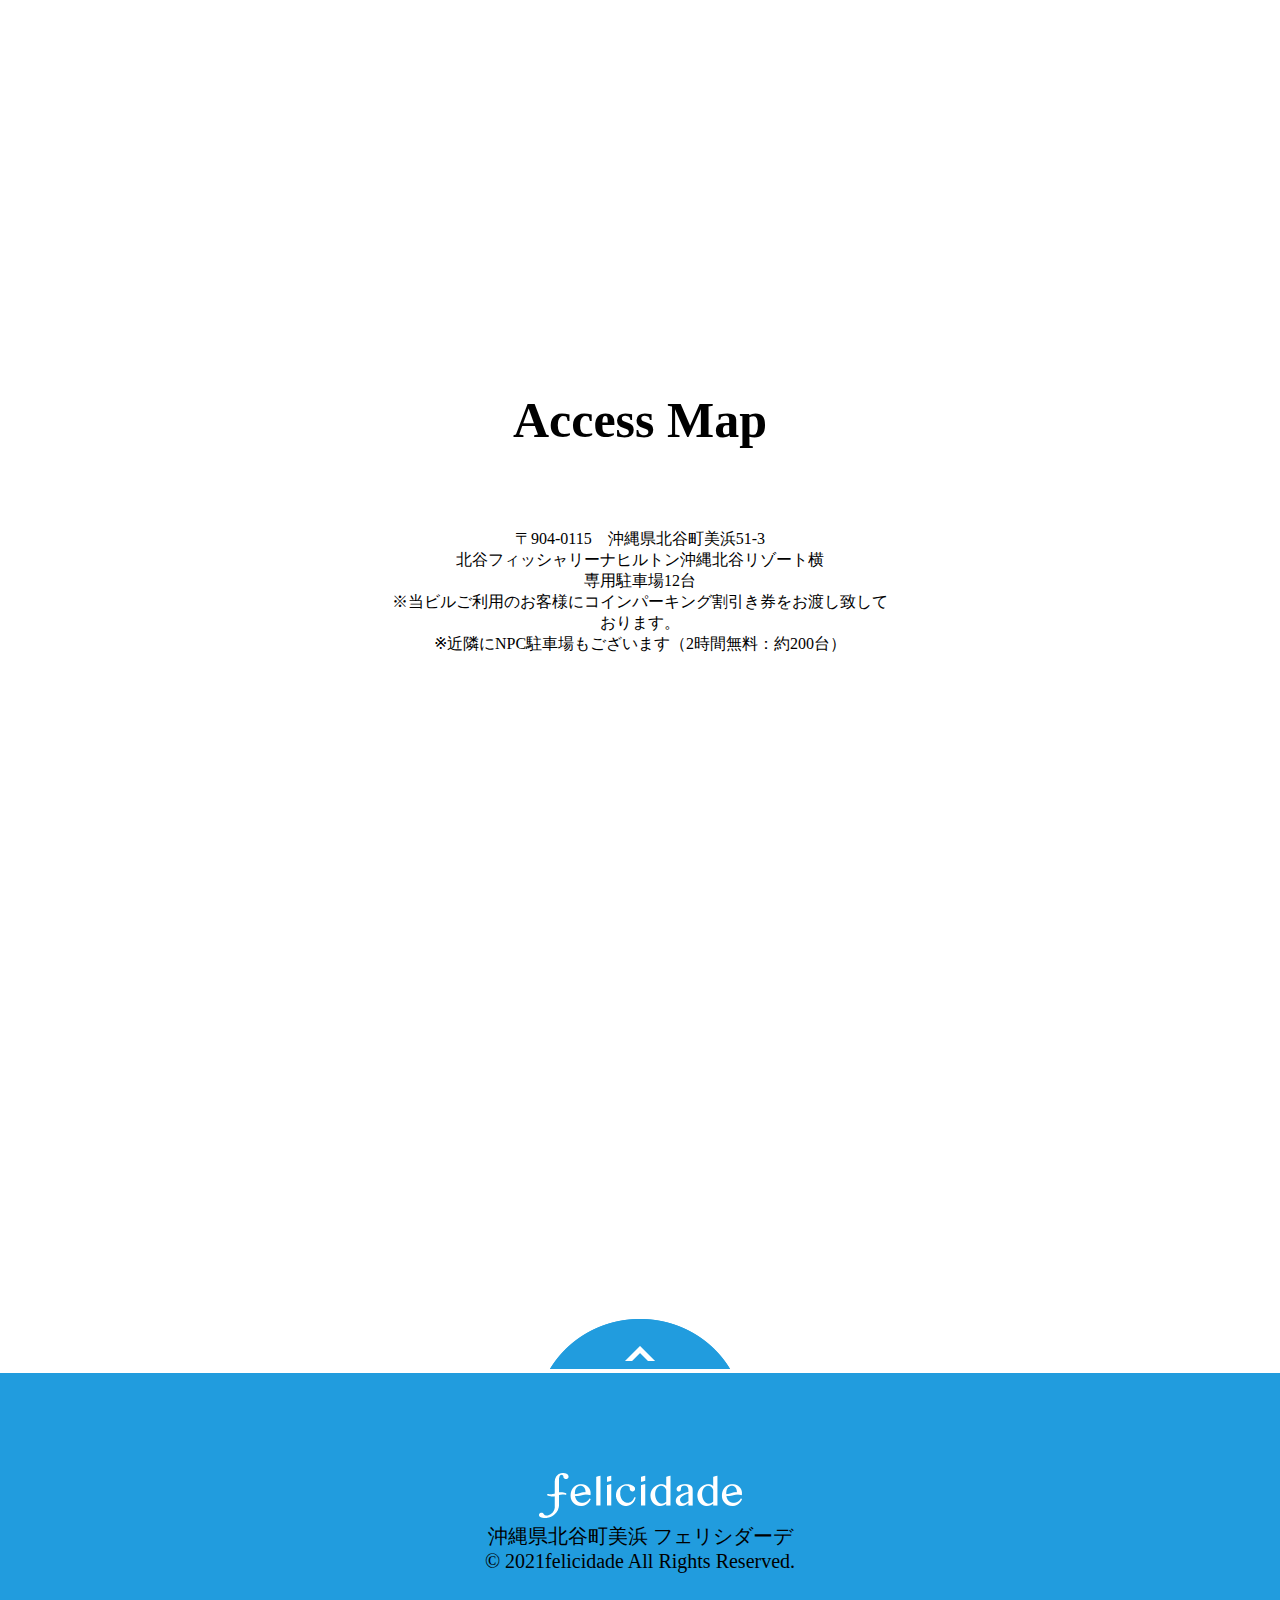
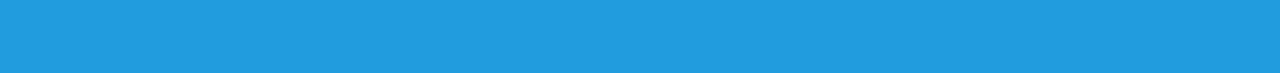
==== commit 673a42df: "css レスポンシブ" ====
--- a/shop.html
+++ b/shop.html
@@ -10,98 +10,92 @@
 <body>
   <div class="header">
     <!-- -----------------------ヘッダー -------------------->
-    <header class="header1">
-      <div class="header-left">
-        <img src="./img/site_logo.png" alt="">
-    </div>
-
-    <div class="header-nav">
-        <!-- ハンバーガーメニューの表示・非表示を切り替えるチェックボックス -->
-        <input type="checkbox" name="navToggle" id="navToggle" class="navToggle">
-        <!-- ハンバーガーメニューのアイコン -->
-        <label for="navToggle" class="btn-burger">
-          <span class="icon"></span>
-        </label>
-        <!-- 表示されるメニュー -->
-      <ul class="header-right">
-        <li><a href="#" class="li-right">Home</a></li>
-        <li><a href="#" class="li-right">Shops</a></li>
-        <li><a href="#" class="li-right">About</a></li>
-        <li><a href="#" class="li-right">Access</a></li>
-      </ul>
-    </div>
-    </header>
-  </div>
-  <!-- background-img-->
-   <!-- メイン -->
-  <main class="main">
-    <section class="main-section">
-      <h1 class="main-h1"><img src="./img/shop_logo.gif" alt=""></h1>
-      <p class="main_p">フェリシダーデ1F、明るいイエローの壁と赤瓦の外観が印象的な「CASARINA（カサリナ）」はおしゃれなインテリア雑貨のお店です。
-        木目調の棚には眺めているだけでも楽しくなるようなたくさんのインテリア雑貨が並んでいますが、店内は広くゆったりとしていて、女性だけでなく男性にも気軽に入りやすくなっています。グラスやキッチン用品、アロマ関係やアクセサリー類、厳選された海外輸入品など、さまざまな商品を取り扱っています。
-        大好きなものに囲まれた生活。大切な方への気の利いた贈り物。あなたの毎日をワクワクさせてくれる商品を取りそろえてお待ちしております。</p>
-        <table class="table">
-          <tbody>
-            <tr>
-              <th class="table-th">店名</th>
-              <td>CASARINA(カサリナ)</td>
-              <th class="table-th">電話番号</th>
-              <td>098-926-6000</td>
-            </tr>
-            <tr>
-              <th class="table-th">営業時間</th>
-              <td>12:00～20:30</td>
-              <th class="table-th">Twitter</th>
-              <td>@CASARINA_1105</td>
-            </tr>
-            <tr>
-              <th class="table-th">定休時</th>
-              <td>元旦</td>
-              <th class="table-th">Instagram</th>
-              <td>CASARINA_1105</td>
-            </tr>
-          </tbody>
-        </table>
-      <!-- <table class="table">
-        <tr><td class="table-td">店名</td><td>CASARINA(カサリナ)</td><td class="table-td">電話番号</td><td>098-926-6000</td></tr>
-        <tr><td class="table-td">営業時間</td><td>12:00～20:30</td><td class="table-td">Twitter</td><td>@CASARINA_1105</td></tr>
-        <tr><td class="table-td">定休時</td><td>元旦</td><td class="table-td">Instagram</td><td>CASARINA_1105</td></tr>
-      </table> -->
-    </section>
-    <!------------ フォトグラフィー ---------->
-    <section class="photo-grid">
-      <h2 class="main-h2 photo-h2">Photograph</h2>
-      <ul class="grid-container">
-        <li><img src="./img/house.jpg" alt=""></li>
-        <li><img src="./img/coffee.jpg" alt=""></li>
-        <li><img src="./img/house.jpg" alt=""></li>
-        <li><img src="./img/house.jpg" alt=""></li>
-        <li><img src="./img/coffee.jpg" alt=""></li>
-        <li><img src="./img/house.jpg" alt=""></li>
-        <li><img src="./img/house.jpg" alt=""></li>
-        <li><img src="./img/coffee.jpg" alt=""></li>
-        <li><img src="./img/house.jpg" alt=""></li>
-        <li><img src="./img/house.jpg" alt=""></li>
-        <li><img src="./img/coffee.jpg" alt=""></li>
-        <li><img src="./img/house.jpg" alt=""></li>
-      </ul>
-    </section>
-    <!----------------- ショップ -------------->
-    <section class="shop">
-      <h2 class="main-h2 shop-h2">Shop</h2>
-      <ul class="shop-flex">
-        <li class="li"><img src="./img/coffee.jpg" alt=""><span>MUQBEL</span></li>
-        <li class="li"><img src="./img/house.jpg" alt=""> <span>St.AQUA OKINAWA RESORT <br> WEDDING</span></li>
-        <li class="li"><img src="./img/coffee.jpg" alt=""><span>St.AQUA CHAPEL</span></li>
-        <li class="li"><img src="./img/coffee.jpg" alt=""><span>ORANGE BOOM</span></li>
-        <li class="li"><img src="./img/house.jpg" alt=""><span>69SLAM</span></li>
-        <li class="li"><img src="./img/coffee.jpg" alt=""><span>Sushi on La Cienega</span></li>
-        <li class="li shop7"><img src="./img/coffee.jpg" alt=""><span>SSS沖縄</span></li>
-        <li class="li shop8"><img src="./img/house.jpg" alt=""><span>CASARINA</span></li>
-      </ul>
-    </section>
+        <!-- -----------------------ヘッダー -------------------->
+        <header class="header1">
+          <div class="header-left">
+            <img src="./img/site_logo.png" alt="">
+          </div>
+    
+          <div class="header-nav">
+            <!-- ハンバーガーメニューの表示・非表示を切り替えるチェックボックス -->
+            <input type="checkbox" name="navToggle" id="navToggle" class="navToggle">
+            <!-- ハンバーガーメニューのアイコン -->
+            <label for="navToggle" class="btn-burger">
+              <span class="icon"></span>
+            </label>
+            <!-- 表示されるメニュー -->   
+          <ul class="header-right">
+            <li><a href="index.html" class="li-right">Home</a></li>
+            <li><a href="shop.html" class="li-right">Shops</a></li>
+            <li><a href="#about" class="li-right">About</a></li>
+            <li><a href="#map" class="li-right">Access</a></li>
+          </ul>
+        </div>
+        </header>
+      </div>
+      <!-- background-img-->
+       <!-- メイン -->
+      <main class="main">
+        <section class="main-section">
+          <h1 class="main-h1"><img src="./img/shop_logo.gif" alt="タイトル"></h1>
+          <p class="main_p">フェリシダーデ1F、明るいイエローの壁と赤瓦の外観が印象的な「CASARINA（カサリナ）」はおしゃれなインテリア雑貨のお店です。
+            木目調の棚には眺めているだけでも楽しくなるようなたくさんのインテリア雑貨が並んでいますが、店内は広くゆったりとしていて、女性だけでなく男性にも気軽に入りやすくなっています。グラスやキッチン用品、アロマ関係やアクセサリー類、厳選された海外輸入品など、さまざまな商品を取り扱っています。
+            大好きなものに囲まれた生活。大切な方への気の利いた贈り物。あなたの毎日をワクワクさせてくれる商品を取りそろえてお待ちしております。</p>
+          <table class="table" border="1">
+              <tr>
+                <th class="table-th">店名</th>
+                <td class="td">CASARINA(カサリナ)</td>
+                <th class="table-th">電話番号</th>
+                <td class="td">098-926-6000</td>
+              </tr>
+              <tr>
+                <th class="table-th">営業時間</th>
+                <td class="td">12:00～20:30</td>
+                <th class="table-th">Twitter</th>
+                <td class="td">@CASARINA_1105</td>
+              </tr>
+              <tr>
+                <th class="table-th">定休時</th>
+                <td class="td">元旦</td>
+                <th class="table-th">Instagram</th>
+                <td class="td">CASARINA_1105</td>
+              </tr>
+          </table>
+        </section>
+        <!------------ フォトグラフィー ---------->
+        <section class="photo-grid">
+          <h2 class="main-h2 photo-h2">Photograph</h2>
+          <ul class="grid-container">
+            <li  class="li"><img src="./img/house.jpg" alt=""></li>
+            <li class="li"><img src="./img/coffee.jpg" alt=""></li>
+            <li class="li"><img src="./img/house.jpg" alt=""></li>
+            <li class="li"><img src="./img/house.jpg" alt=""></li>
+            <li class="li"><img src="./img/coffee.jpg" alt=""></li>
+            <li class="li"><img src="./img/house.jpg" alt=""></li>
+            <li class="li"><img src="./img/house.jpg" alt=""></li>
+            <li class="li"><img src="./img/coffee.jpg" alt=""></li>
+            <li class="li"><img src="./img/house.jpg" alt=""></li>
+            <li class="li"><img src="./img/house.jpg" alt=""></li>
+            <li class="li"><img src="./img/coffee.jpg" alt=""></li>
+            <li class="li"><img src="./img/house.jpg" alt=""></li>
+          </ul>
+        </section>
+        <!----------------- ショップ -------------->
+        <section class="shop">
+          <h2 class="main-h2 shop-h2">Shop</h2>
+          <ul class="shop-flex">
+            <li class="li"><img src="./img/coffee.jpg" alt=""><p>MUQBEL</p></li>
+            <li class="li"><img src="./img/house.jpg" alt=""> <p>St.AQUA OKINAWA RESORT <br> WEDDING</p></li>
+            <li class="li"><img src="./img/coffee.jpg" alt=""><p>St.AQUA CHAPEL</p></li>
+            <li class="li"><img src="./img/coffee.jpg" alt=""><p>ORANGE BOOM</p></li>
+            <li class="li"><img src="./img/house.jpg" alt=""><p>69SLAM</p></li>
+            <li class="li"><img src="./img/coffee.jpg" alt=""><p>Sushi on La Cienega</p></li>
+            <li class="li shop7"><img src="./img/coffee.jpg" alt=""><p>SSS沖縄</p></li>
+            <li class="li shop8"><img src="./img/house.jpg" alt=""><p>CASARINA</p></li>
+          </ul>
+        </section>
     <!-- ------------スライドショー ----------------->
-    <section class="about">
+    <section id="about" class="about">
       <h2 class="main-h2 about-h2">About</h2>
       <p class="about-p">異国情緒あふれる街、北谷町美浜に美しいリゾートエリアが誕生しました。
         "felicidade"（フェリシダーデ）とはポルトガル語で「幸福」を意味します。
@@ -150,7 +144,7 @@
       </div>
     </section>
     <!--------------------- map ------------------>
-    <section class="map">
+    <section id="map" class="map">
       <h2 class="main-h2">Access Map</h2>
       <p class="about-p">〒904-0115　沖縄県北谷町美浜51-3 <br>北谷フィッシャリーナヒルトン沖縄北谷リゾート横<br>専用駐車場12台<br>※当ビルご利用のお客様にコインパーキング割引き券をお渡し致しております。<br>※近隣にNPC駐車場もございます（2時間無料：約200台）</p>
       <div class="map-1">
@@ -159,13 +153,19 @@
     </section>
   </main>
 <!--------------------- フッター --------------->
-  <footer class="footer">
-    <img class="footer-btn" src="./img/btn_nav.png" alt="">
+<div>
+  <p class="footer-p">
+    <!-- <a href=""> -->
+      <img class="footer-btn" src="./img/btn_nav.png" alt="">
+    <!-- </a> -->
+  </p>
+</div>
+<footer class="footer">
     <div class="footer-left">
       <img src="./img/site_logo.png" alt="">
       <p>沖縄県北谷町美浜 フェリシダーデ</p>
       <p>&copy; 2021felicidade All Rights Reserved.</p>
     </div>
-    </footer>
+  </footer>
 </body>
 </html>--- a/css/shop-style.css
+++ b/css/shop-style.css
@@ -12,17 +12,17 @@
 
 /* ------------------------ヘッダー-------------------- */
 .header {
-  background: url("../img/photo004.jpg");
-  background-size: cover;
+  background: url("../img/photo004.jpg") center top / cover no-repeat fixed;
+  /* background-size: cover;
   background-repeat: no-repeat;
-  background-attachment: fixed;
+  background-attachment: fixed; */
   height: 100vh;
   /* background-color: pink; */
 }
 
 .header1 {
   background-color: rgb(140, 151, 151);
-  height: 60px;
+  height: 100px;
   opacity: .5;
   position: fixed;
   width: 100%;
@@ -34,7 +34,7 @@
 
 .header-left {
   /* background-color: aqua; */
-  padding-left: 100px;
+  padding-left: 5rem;
 }
 
 /* -------チェックボックスを消す　追加----- */
@@ -43,7 +43,7 @@
 }
 
 .header-right {
-  width: 440px;
+  /* width: 25rem; */
   /* background-color: blueviolet; */
 
   display: flex;
@@ -54,7 +54,7 @@
 }
 
 .li-right {
-  font-size: 18px;
+  font-size: 1.3em;
   color: white;
 }
 
@@ -81,19 +81,22 @@
   padding-bottom: 60px;
 }
 
-table {
+
+.table {
+  width: 50%;
+  height: 140px;
   border-collapse: collapse;
   margin: 0 0 100px;
 }
 
-.table-td {
+.table-th {
   background-color: #f0f0e1;
 }
 
-table th, table td {
-  padding: 15px 19px;
-  border: solid 1px black;
-}
+.td {
+  text-align: center;
+}
+
 /* -------------------フォトグラフィー ---------------------*/
 .photo-grid {
   padding-bottom: 50px;
@@ -107,7 +110,7 @@
 }
 .main-h2 {
   font-size: 50px;
-  padding-bottom: 80px 0;
+  padding: 80px 0;
 }
 
 .photo-h2 {
@@ -146,14 +149,9 @@
   justify-content: space-between;
 }
 
-.li {
-  padding: 30px 10px 20px;
-  display: inline-flex;
-  flex-direction: column;
-}
-
-.li span {
+.li > p {
   font-size: 20px;
+  padding-bottom: 20px;
   text-align: center;
 }
 
@@ -176,6 +174,7 @@
   align-items: center;
   align-content: center;
 }
+
 .about-p {
   width: 500px;
   padding-bottom: 60px;
@@ -230,8 +229,6 @@
 }
 .youtube {
   margin-bottom: 100px;
-  /* display: flex;
-  justify-content: center; */
 }
 
 /* ---------------------map--------------------------- */
@@ -254,20 +251,170 @@
   height: 300px;
   background-color: #219cde;
 
-  position: relative;
-}
-
-.footer-btn {
-  position: absolute;
-  top: -50px;
-  left: 640px;
+}
+
+.footer-p {
+  text-align: center;
 }
 
 .footer-left {
-  color: white;
+  /* color: white; */
   font-size: 20px;
   text-align: center;
   padding-top: 100px;
 }
-
-/* ----------------レスポンシブデザイン------------------------ */+/* ----------------レスポンシブデザイン------------------------ */
+
+/* ----------------レスポンシブデザイン------------------------ */
+@media (max-width:780px) {
+  .header1 > .header-left {
+    padding-left: 20px;
+  }
+  
+  /* ------ハンバーガーアイコン------ */
+  .btn-burger {
+    cursor: pointer;
+    display: block;
+    width: 56px;
+    height: 60px;
+    position: absolute;
+    top: -35px;
+    right: 50px;
+  
+  }
+  
+  .icon, .icon::before, .icon::after {
+    position: absolute;
+    top: 0;
+    right: 0;
+    left: 0;
+    bottom: 0;
+    height: 2px;
+    width: 35px;
+    /* background-color: #444; */
+    background-color: black;
+    border-radius: 2px;
+    content: '';
+    cursor: pointer;
+    margin: auto;
+  }
+  
+  /* 3本線の間隔 */
+  .icon::before {
+    top: 20px;
+  }
+  .icon::after {
+    top: -20px;
+  }
+  
+  /* アイコンクリックしたら */
+  .navToggle:checked ~ .btn-burger .icon {
+    background: transparent;
+  }
+  .navToggle:checked ~ .btn-burger .icon::before {
+    transform: rotate(-45deg);
+    top: 0;
+  }
+  .navToggle:checked ~ .btn-burger .icon::after {
+    transform: rotate(45deg);
+    top: 0;
+  }
+  
+  .icon,
+  .icon::before,
+  .icon::after {
+    transition: all .8s;
+  }
+  
+  /* 表示されるメニューの中身 */
+  .header-nav {
+    width: 100%;
+  
+    position: relative;
+  }
+  
+  .header-nav a:hover {
+    color: gray;
+  }
+  
+  .header-right {
+    text-align: center;
+    position: fixed;
+    display: none;
+  
+    background-color: rgb(63, 60, 60);
+    width: 100%;
+  }
+  
+  .navToggle:checked ~ .header-right {
+    display: block;
+  
+    position: absolute;
+    right: 110px;
+  }
+  
+  .header-right {
+    flex-direction: column;
+  }
+  
+  /* .btn > .fas {
+    font-size: 30px;
+    padding-left: 50px;
+    padding-bottom: 100px;
+    display: block;
+  } */
+  
+  .main_p {
+    width: 80%;
+  }
+  
+  /*---------- テーブル ------------------------*/
+  .table {
+    width: 80%;
+  }
+  /*---------- テーブル 終わり--------------*/
+  /*---------- grid　Photograph--------------*/
+  
+  .grid-container {
+    width: 100%;
+  
+    justify-content: space-around;
+  }
+  
+  /* ---------------shop------------------- */
+  .shop {
+    width: 100%;
+  }
+  .shop-flex {
+    justify-content: center;
+  }
+  
+  .shop7, .shop8 {
+    padding: 0;
+  }
+  
+  .li {
+    padding-left: 15px;
+    padding-right: 15px;
+  }
+  /* ---------------shop終わり------------------- */
+  /* -------------------スライドショー -------------------*/
+  .about-slidder {
+    width: 90%;
+  }
+
+  /*----------------------------- map---------------------- */
+  .map-1 {
+    width: 80%;
+  }
+  .iframe-map {
+    width: 100%;
+    height: 500px;
+  }
+
+  
+  .footer {
+    width: 100%;
+  }
+  
+  }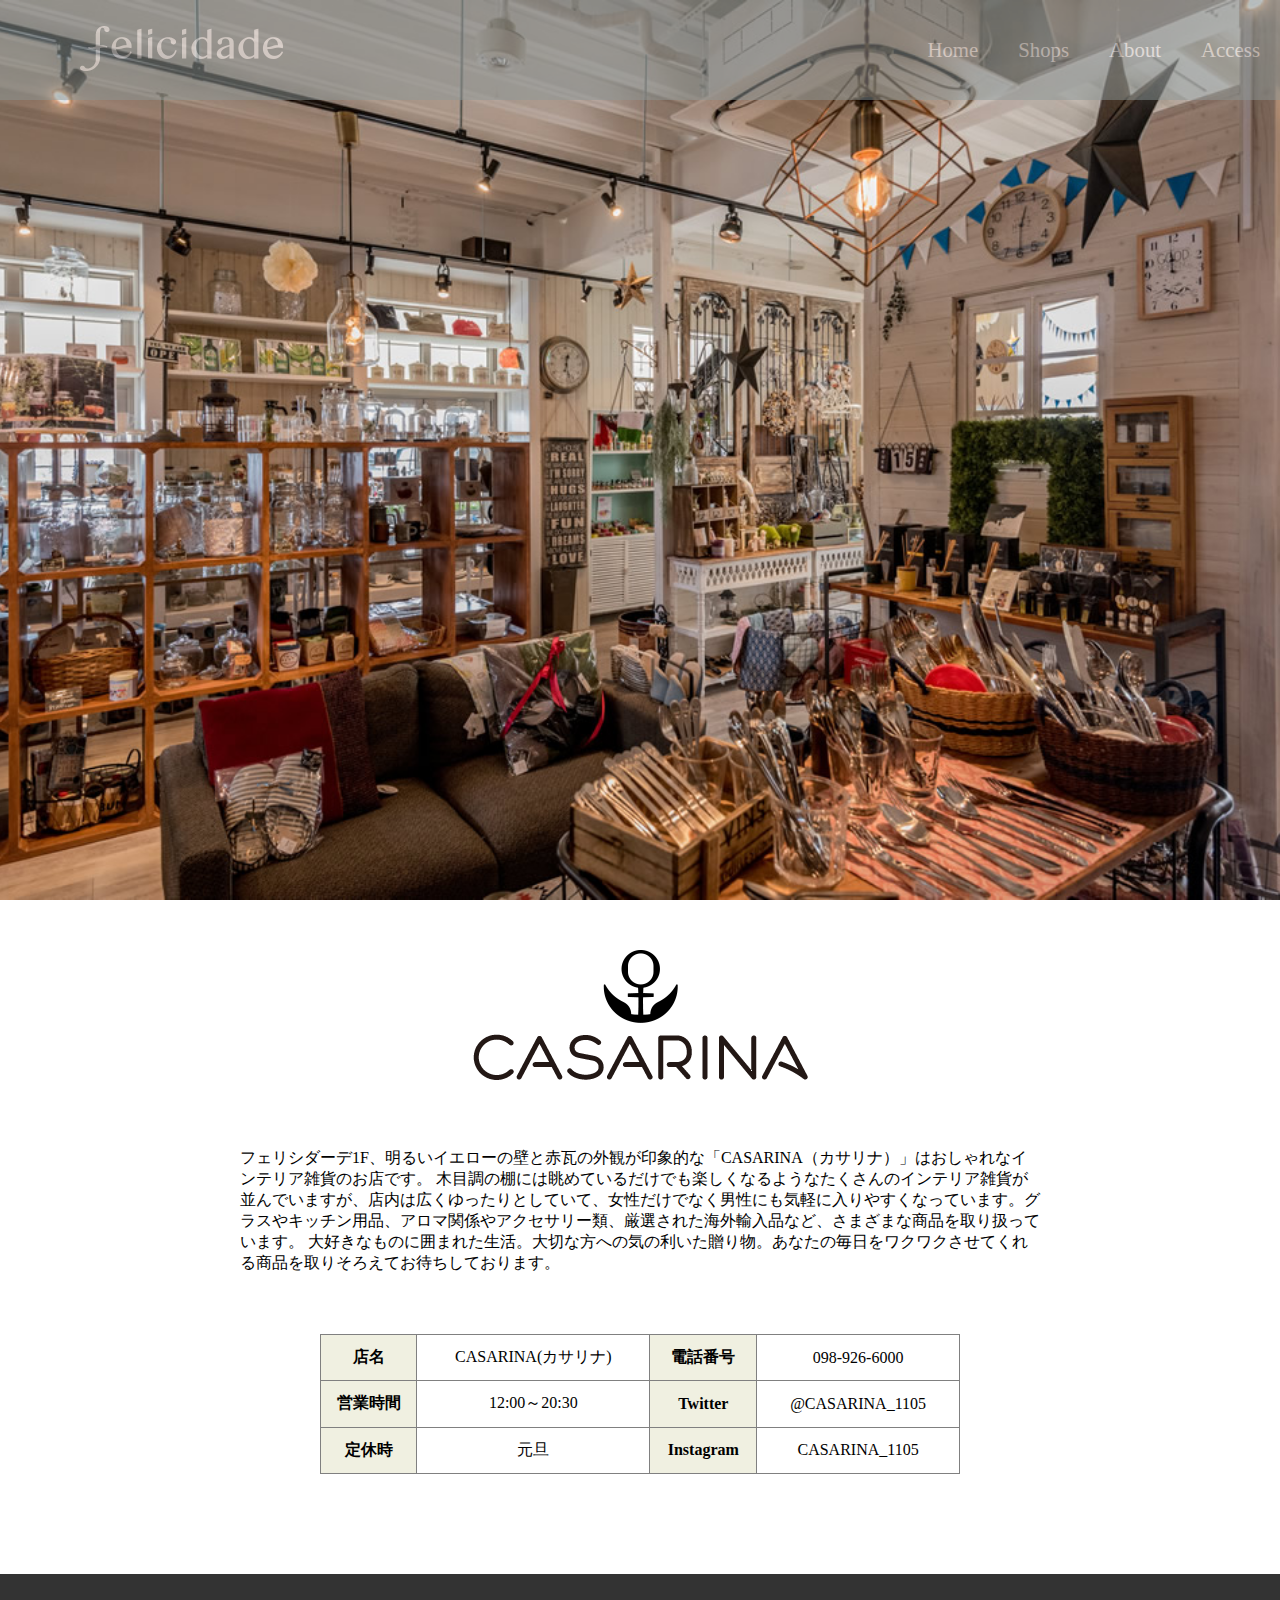
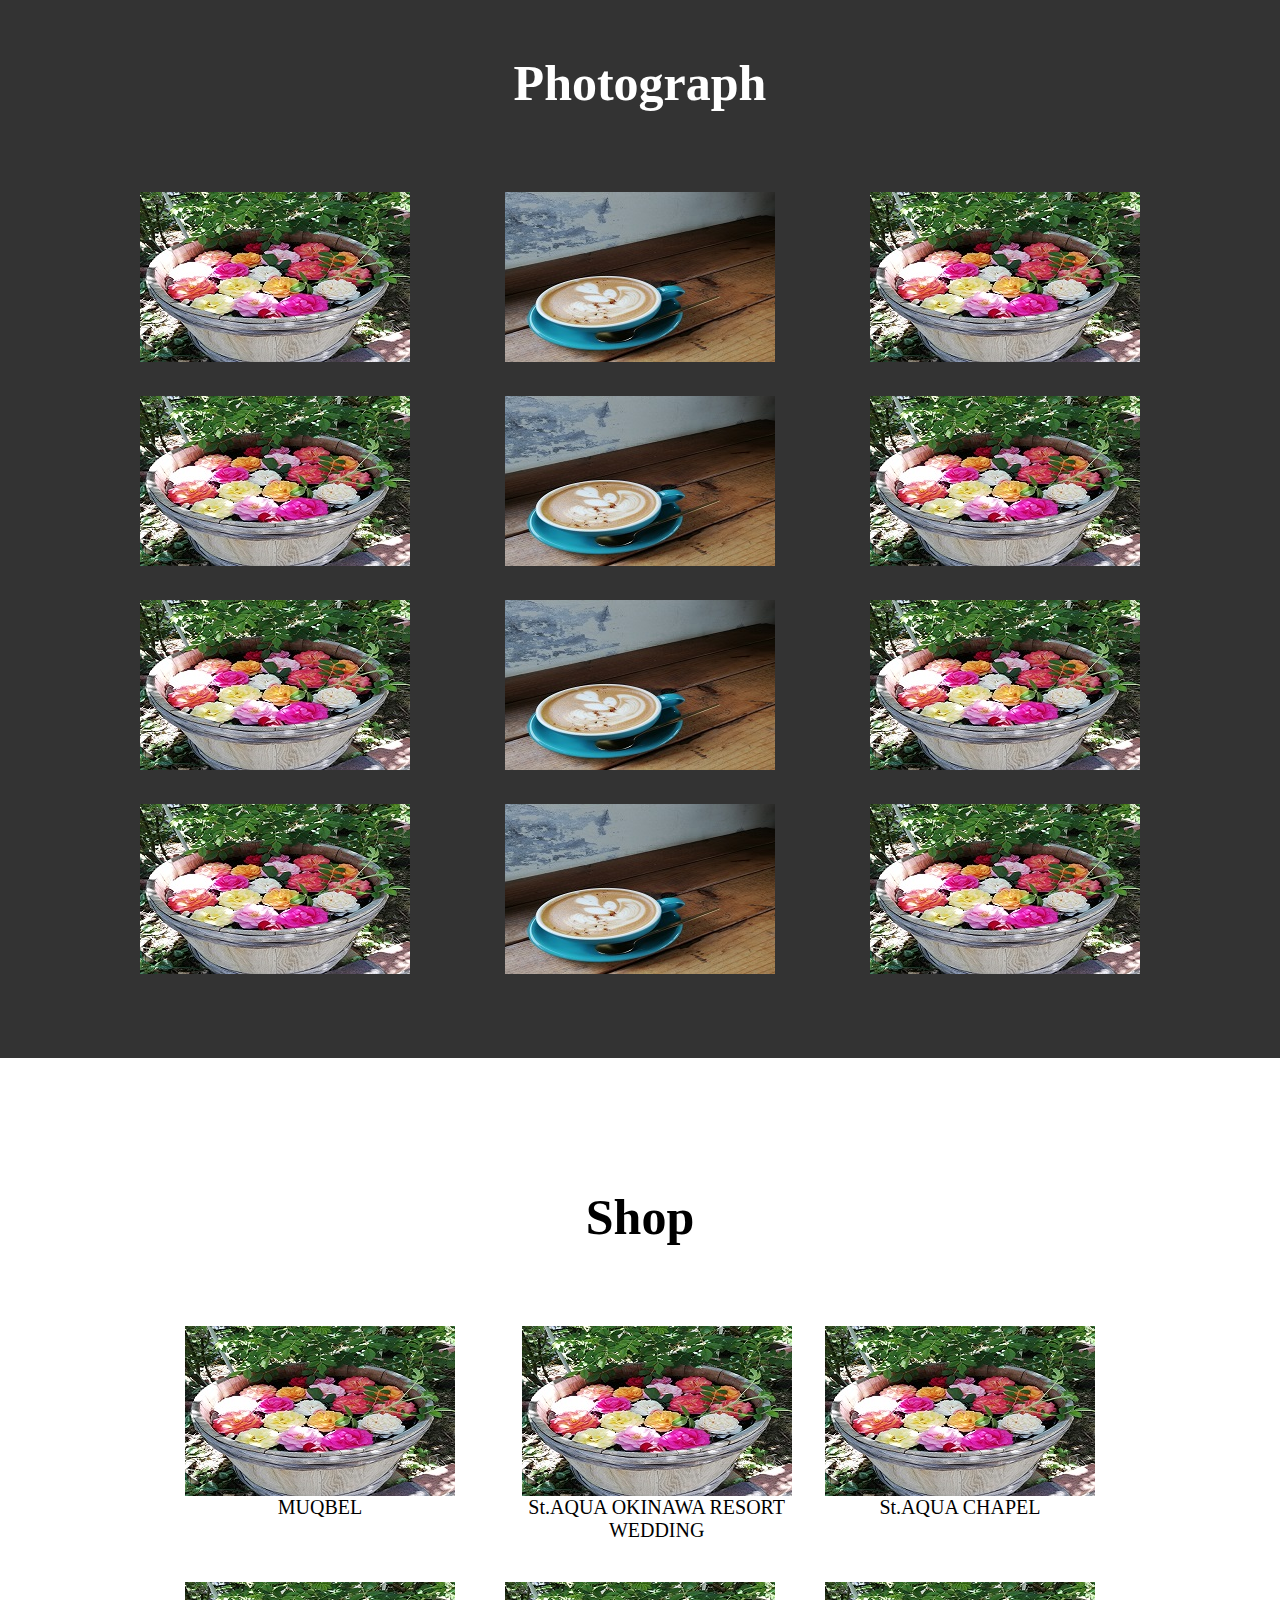
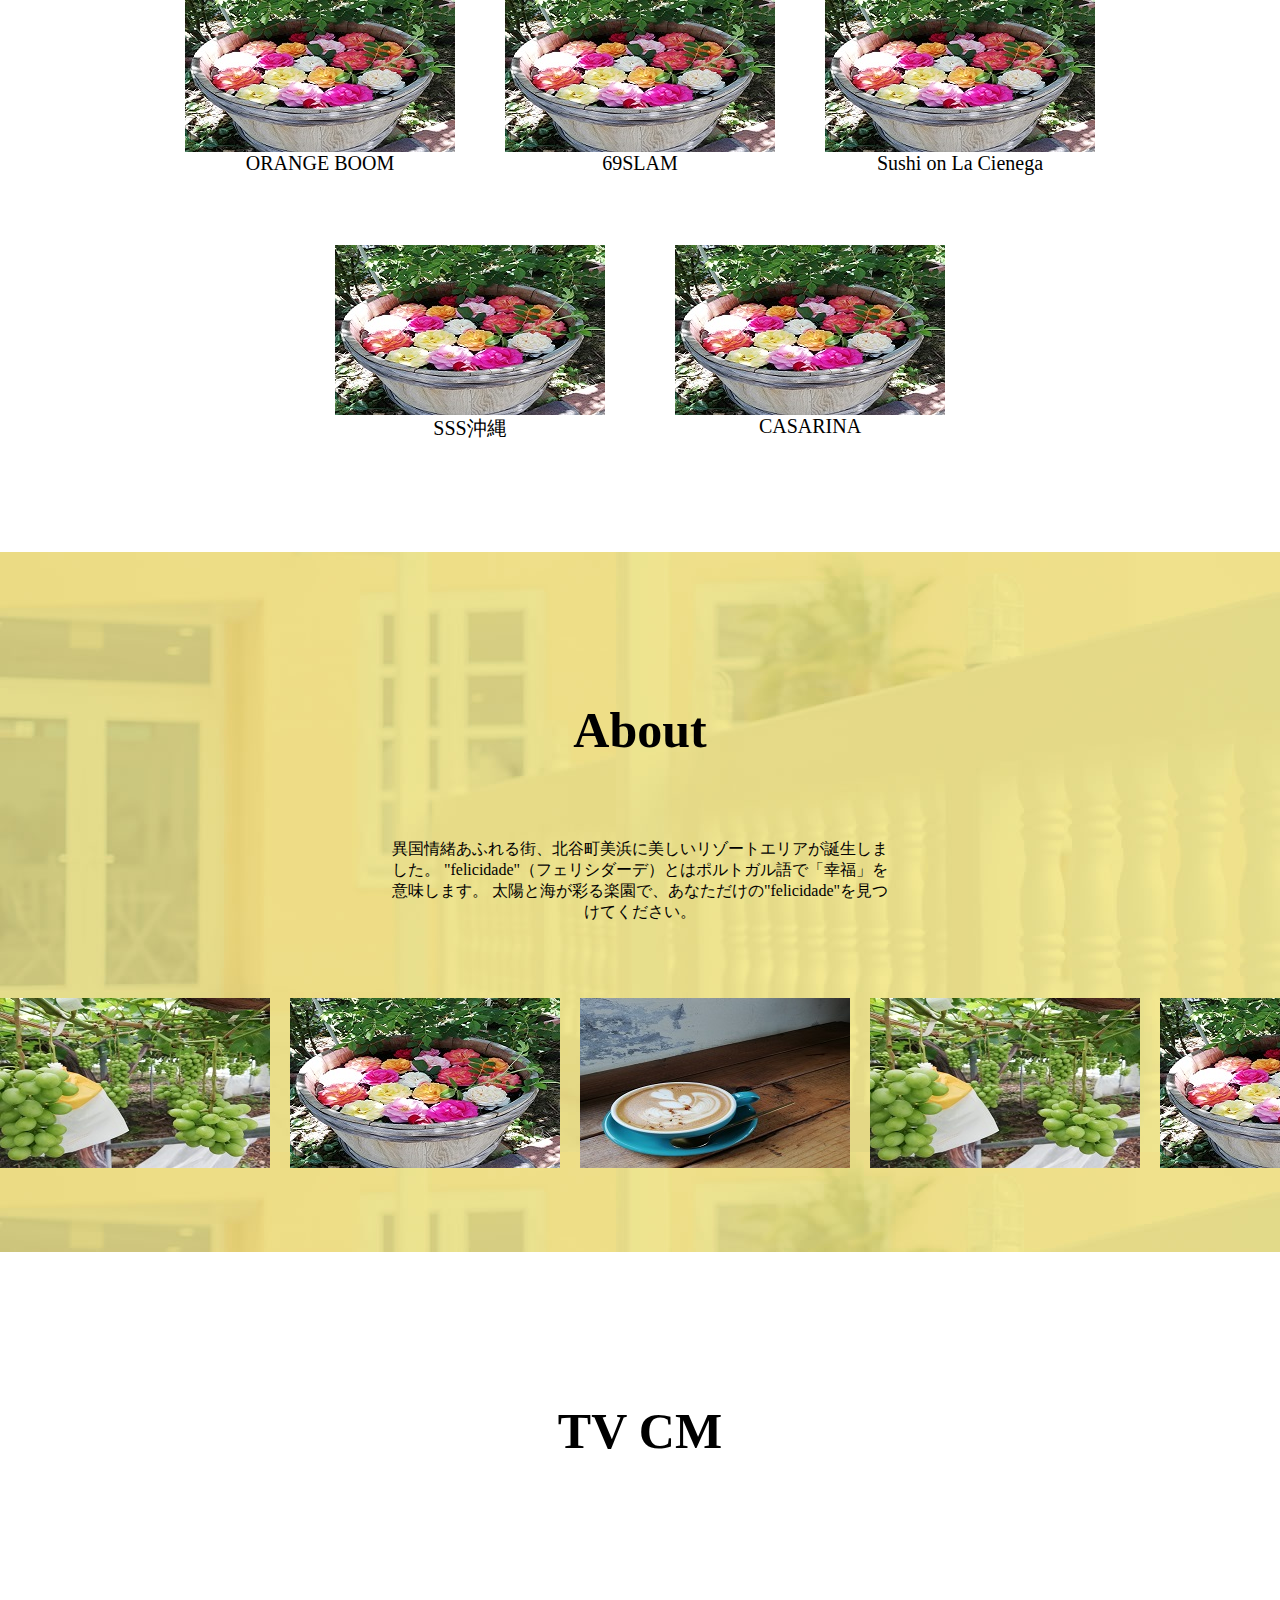
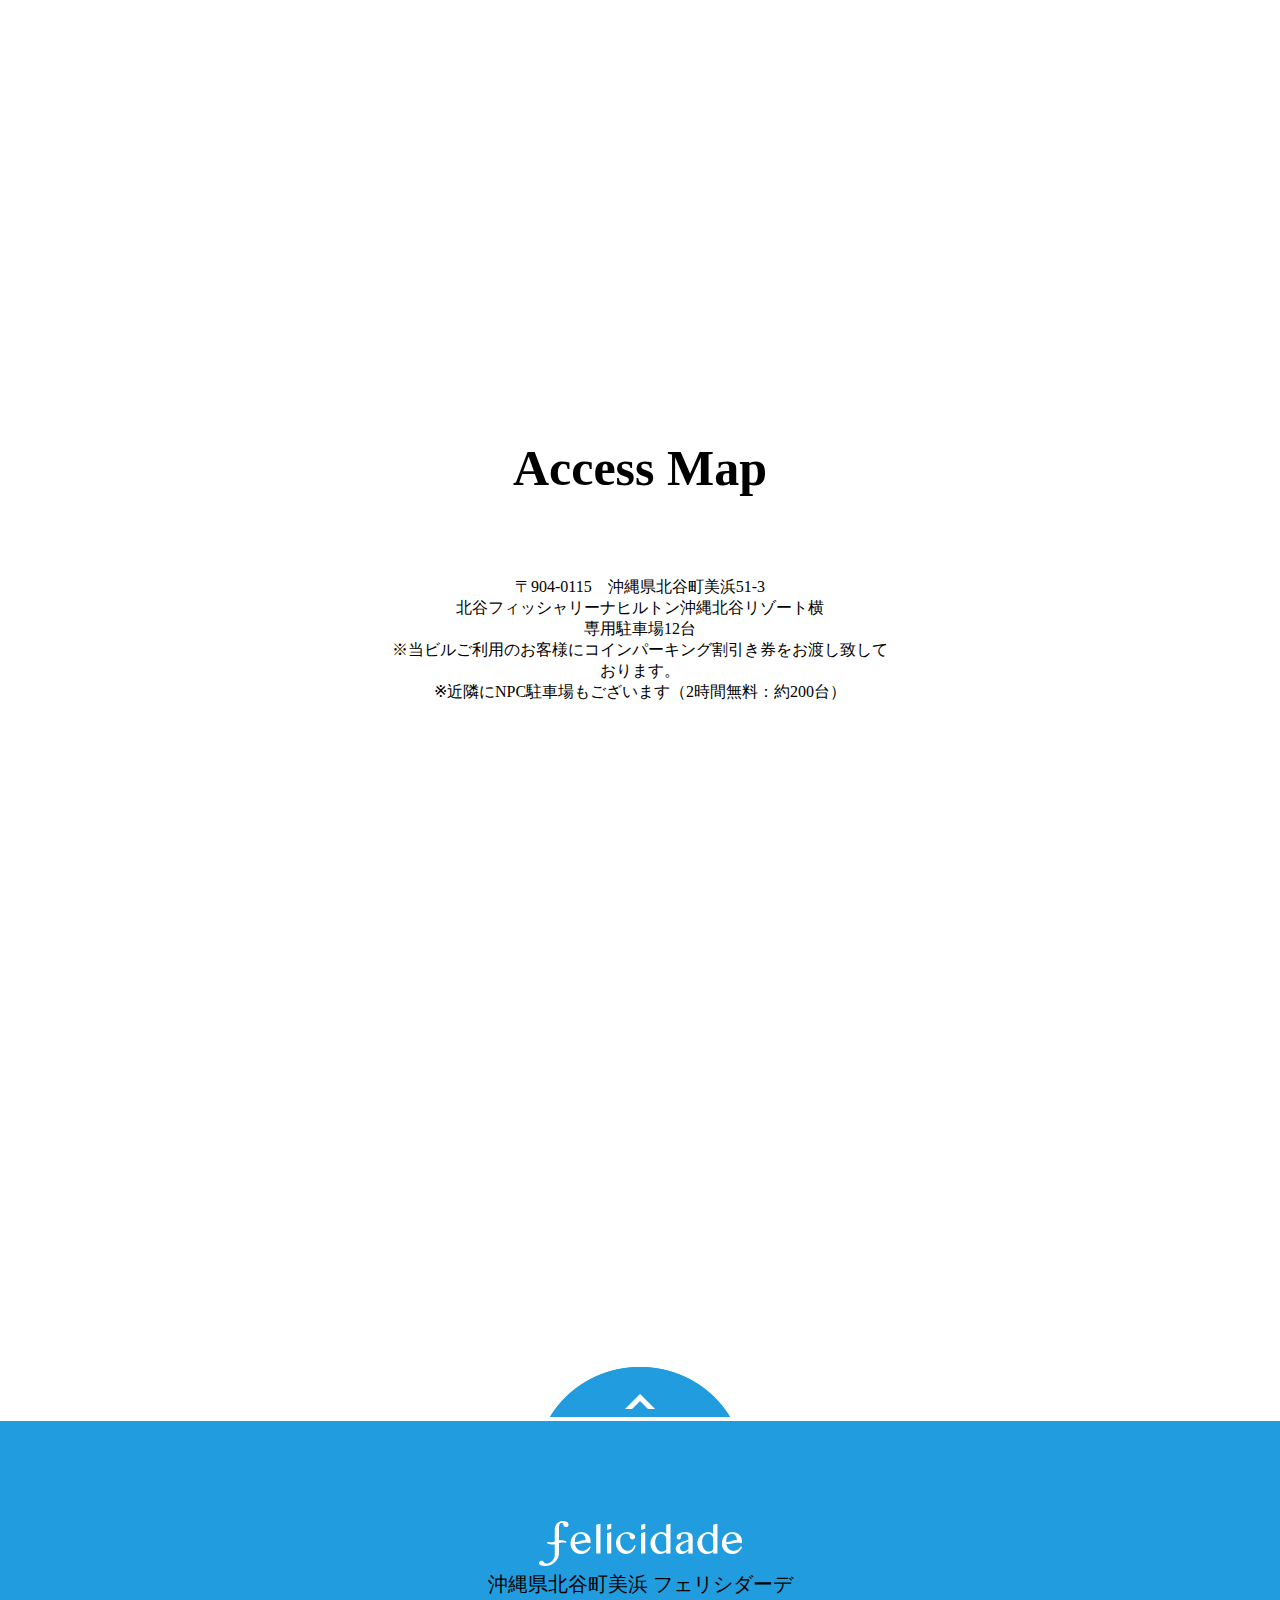
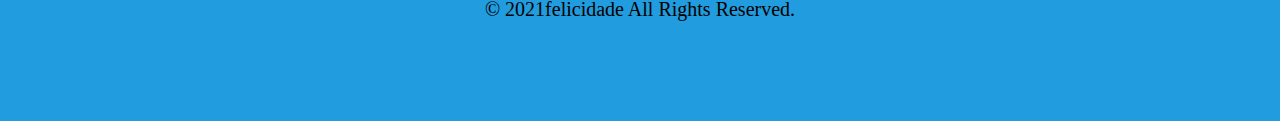
==== commit 07ab7c09: "shopのslider" ====
--- a/shop.html
+++ b/shop.html
@@ -41,59 +41,106 @@
           <p class="main_p">フェリシダーデ1F、明るいイエローの壁と赤瓦の外観が印象的な「CASARINA（カサリナ）」はおしゃれなインテリア雑貨のお店です。
             木目調の棚には眺めているだけでも楽しくなるようなたくさんのインテリア雑貨が並んでいますが、店内は広くゆったりとしていて、女性だけでなく男性にも気軽に入りやすくなっています。グラスやキッチン用品、アロマ関係やアクセサリー類、厳選された海外輸入品など、さまざまな商品を取り扱っています。
             大好きなものに囲まれた生活。大切な方への気の利いた贈り物。あなたの毎日をワクワクさせてくれる商品を取りそろえてお待ちしております。</p>
-          <table class="table" border="1">
-              <tr>
-                <th class="table-th">店名</th>
-                <td class="td">CASARINA(カサリナ)</td>
-                <th class="table-th">電話番号</th>
-                <td class="td">098-926-6000</td>
-              </tr>
-              <tr>
-                <th class="table-th">営業時間</th>
-                <td class="td">12:00～20:30</td>
-                <th class="table-th">Twitter</th>
-                <td class="td">@CASARINA_1105</td>
-              </tr>
-              <tr>
-                <th class="table-th">定休時</th>
-                <td class="td">元旦</td>
-                <th class="table-th">Instagram</th>
-                <td class="td">CASARINA_1105</td>
-              </tr>
-          </table>
-        </section>
-        <!------------ フォトグラフィー ---------->
-        <section class="photo-grid">
-          <h2 class="main-h2 photo-h2">Photograph</h2>
-          <ul class="grid-container">
-            <li  class="li"><img src="./img/house.jpg" alt=""></li>
-            <li class="li"><img src="./img/coffee.jpg" alt=""></li>
-            <li class="li"><img src="./img/house.jpg" alt=""></li>
-            <li class="li"><img src="./img/house.jpg" alt=""></li>
-            <li class="li"><img src="./img/coffee.jpg" alt=""></li>
-            <li class="li"><img src="./img/house.jpg" alt=""></li>
-            <li class="li"><img src="./img/house.jpg" alt=""></li>
-            <li class="li"><img src="./img/coffee.jpg" alt=""></li>
-            <li class="li"><img src="./img/house.jpg" alt=""></li>
-            <li class="li"><img src="./img/house.jpg" alt=""></li>
-            <li class="li"><img src="./img/coffee.jpg" alt=""></li>
-            <li class="li"><img src="./img/house.jpg" alt=""></li>
-          </ul>
-        </section>
-        <!----------------- ショップ -------------->
-        <section class="shop">
-          <h2 class="main-h2 shop-h2">Shop</h2>
-          <ul class="shop-flex">
-            <li class="li"><img src="./img/coffee.jpg" alt=""><p>MUQBEL</p></li>
-            <li class="li"><img src="./img/house.jpg" alt=""> <p>St.AQUA OKINAWA RESORT <br> WEDDING</p></li>
-            <li class="li"><img src="./img/coffee.jpg" alt=""><p>St.AQUA CHAPEL</p></li>
-            <li class="li"><img src="./img/coffee.jpg" alt=""><p>ORANGE BOOM</p></li>
-            <li class="li"><img src="./img/house.jpg" alt=""><p>69SLAM</p></li>
-            <li class="li"><img src="./img/coffee.jpg" alt=""><p>Sushi on La Cienega</p></li>
-            <li class="li shop7"><img src="./img/coffee.jpg" alt=""><p>SSS沖縄</p></li>
-            <li class="li shop8"><img src="./img/house.jpg" alt=""><p>CASARINA</p></li>
-          </ul>
-        </section>
+    <table class="table" border="1">
+        <tr>
+          <th class="table-th">店名</th>
+          <td class="td">CASARINA(カサリナ)</td>
+          <th class="table-th">電話番号</th>
+          <td class="td">098-926-6000</td>
+        </tr>
+        <tr>
+          <th class="table-th">営業時間</th>
+          <td class="td">12:00～20:30</td>
+          <th class="table-th">Twitter</th>
+          <td class="td">@CASARINA_1105</td>
+        </tr>
+        <tr>
+          <th class="table-th">定休時</th>
+          <td class="td">元旦</td>
+          <th class="table-th">Instagram</th>
+          <td class="td">CASARINA_1105</td>
+        </tr>
+    </table>
+  </section>
+  <!------------ フォトグラフィー ---------->
+  <section class="photo-grid">
+    <h2 class="main-h2 photo-h2">Photograph</h2>
+    <ul class="grid-container">
+      <li  class="li"><img src="./img/house.jpg" alt=""></li>
+      <li class="li"><img src="./img/coffee.jpg" alt=""></li>
+      <li class="li"><img src="./img/house.jpg" alt=""></li>
+      <li class="li"><img src="./img/house.jpg" alt=""></li>
+      <li class="li"><img src="./img/coffee.jpg" alt=""></li>
+      <li class="li"><img src="./img/house.jpg" alt=""></li>
+      <li class="li"><img src="./img/house.jpg" alt=""></li>
+      <li class="li"><img src="./img/coffee.jpg" alt=""></li>
+      <li class="li"><img src="./img/house.jpg" alt=""></li>
+      <li class="li"><img src="./img/house.jpg" alt=""></li>
+      <li class="li"><img src="./img/coffee.jpg" alt=""></li>
+      <li class="li"><img src="./img/house.jpg" alt=""></li>
+    </ul>
+  </section>
+  <!----------------- ショップ -------------->
+  <section class="shop">
+    <h2 class="main-h2 shop-h2">Shop</h2>
+    <ul class="shop-flex">
+      <li class="li">
+        <p class="li_slide">          
+          <img src="./img/coffee.jpg" alt="">
+          <img src="./img/house.jpg" alt="" class="second">
+          <p>MUQBEL</p></li>
+        </p>
+      <li class="li">
+        <p class="li_slide">
+          <img src="./img/coffee.jpg" alt=""> 
+          <img src="./img/house.jpg" alt="" class="second">
+          <p>St.AQUA OKINAWA RESORT <br> WEDDING</p>
+        </p>
+      </li>
+      <li class="li">
+        <p class="li_slide">
+          <img src="./img/coffee.jpg" alt=""> 
+          <img src="./img/house.jpg" alt="" class="second">
+          <p>St.AQUA CHAPEL</p>
+        </p>
+      </li>
+      <li class="li">
+        <p class="li_slide">
+          <img src="./img/coffee.jpg" alt="">
+          <img src="./img/house.jpg" alt="" class="second">
+          <p>ORANGE BOOM</p>
+        </p>
+      </li>
+      <li class="li">
+        <p class="li_slide">
+          <img src="./img/coffee.jpg" alt="">
+          <img src="./img/house.jpg" alt="" class="second">
+          <p>69SLAM</p>
+        </p>
+      </li>
+      <li class="li">
+        <p class="li_slide">
+          <img src="./img/coffee.jpg" alt="">
+          <img src="./img/house.jpg" alt="" class="second">
+          <p>Sushi on La Cienega</p>
+        </p>
+      </li>
+      <li class="li shop7">
+        <p class="li_slide">
+          <img src="./img/coffee.jpg" alt="">
+          <img src="./img/house.jpg" alt="" class="second">
+          <p>SSS沖縄</p>
+        </p>
+      </li>
+      <li class="li shop8">
+        <p class="li_slide">
+          <img src="./img/coffee.jpg" alt="">
+          <img src="./img/house.jpg" alt="" class="second">
+          <p>CASARINA</p>
+        </p>
+      </li>
+    </ul>
+  </section>
     <!-- ------------スライドショー ----------------->
     <section id="about" class="about">
       <h2 class="main-h2 about-h2">About</h2>
--- a/css/shop-style.css
+++ b/css/shop-style.css
@@ -147,6 +147,36 @@
   display: flex;
   flex-wrap: wrap;
   justify-content: space-between;
+}
+
+.li_slide {
+  position: relative;
+  width: 270px;
+  height: 150px;
+  overflow: hidden;
+}
+.second {
+  position: absolute;
+  top: 0;
+  left: 0;
+}
+
+.second:hover {
+  animation-name: slide;
+  animation-duration: 1.5s;
+  animation-iteration-count: 1;
+  animation-timing-function: cubic-bezier(0, 0, 1, 1.36);
+  animation-fill-mode: forwards;
+  /* animation-play-state: paused; */
+}
+@keyframes slide {
+  0%{
+    transform: translateY(0);
+  }
+  100%{
+    transform: translateY(300px);
+    display: none;
+  }
 }
 
 .li > p {
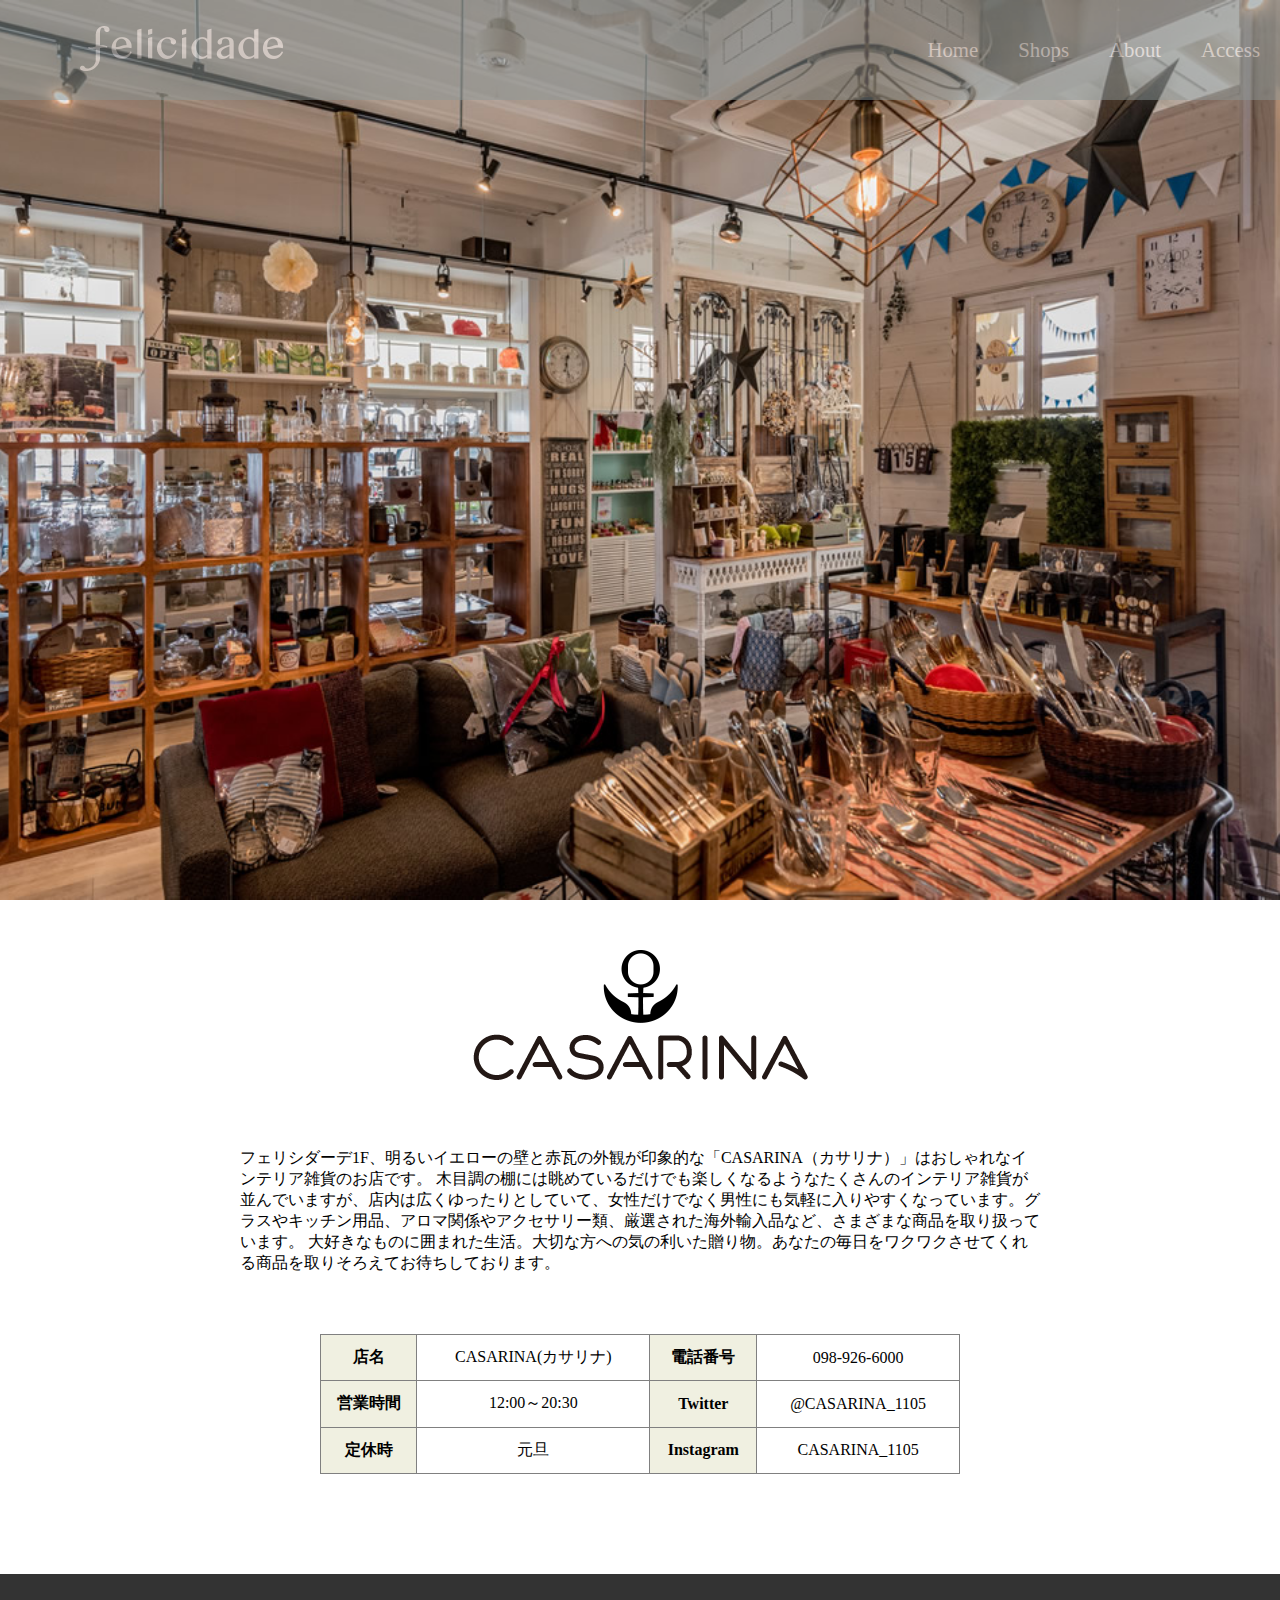
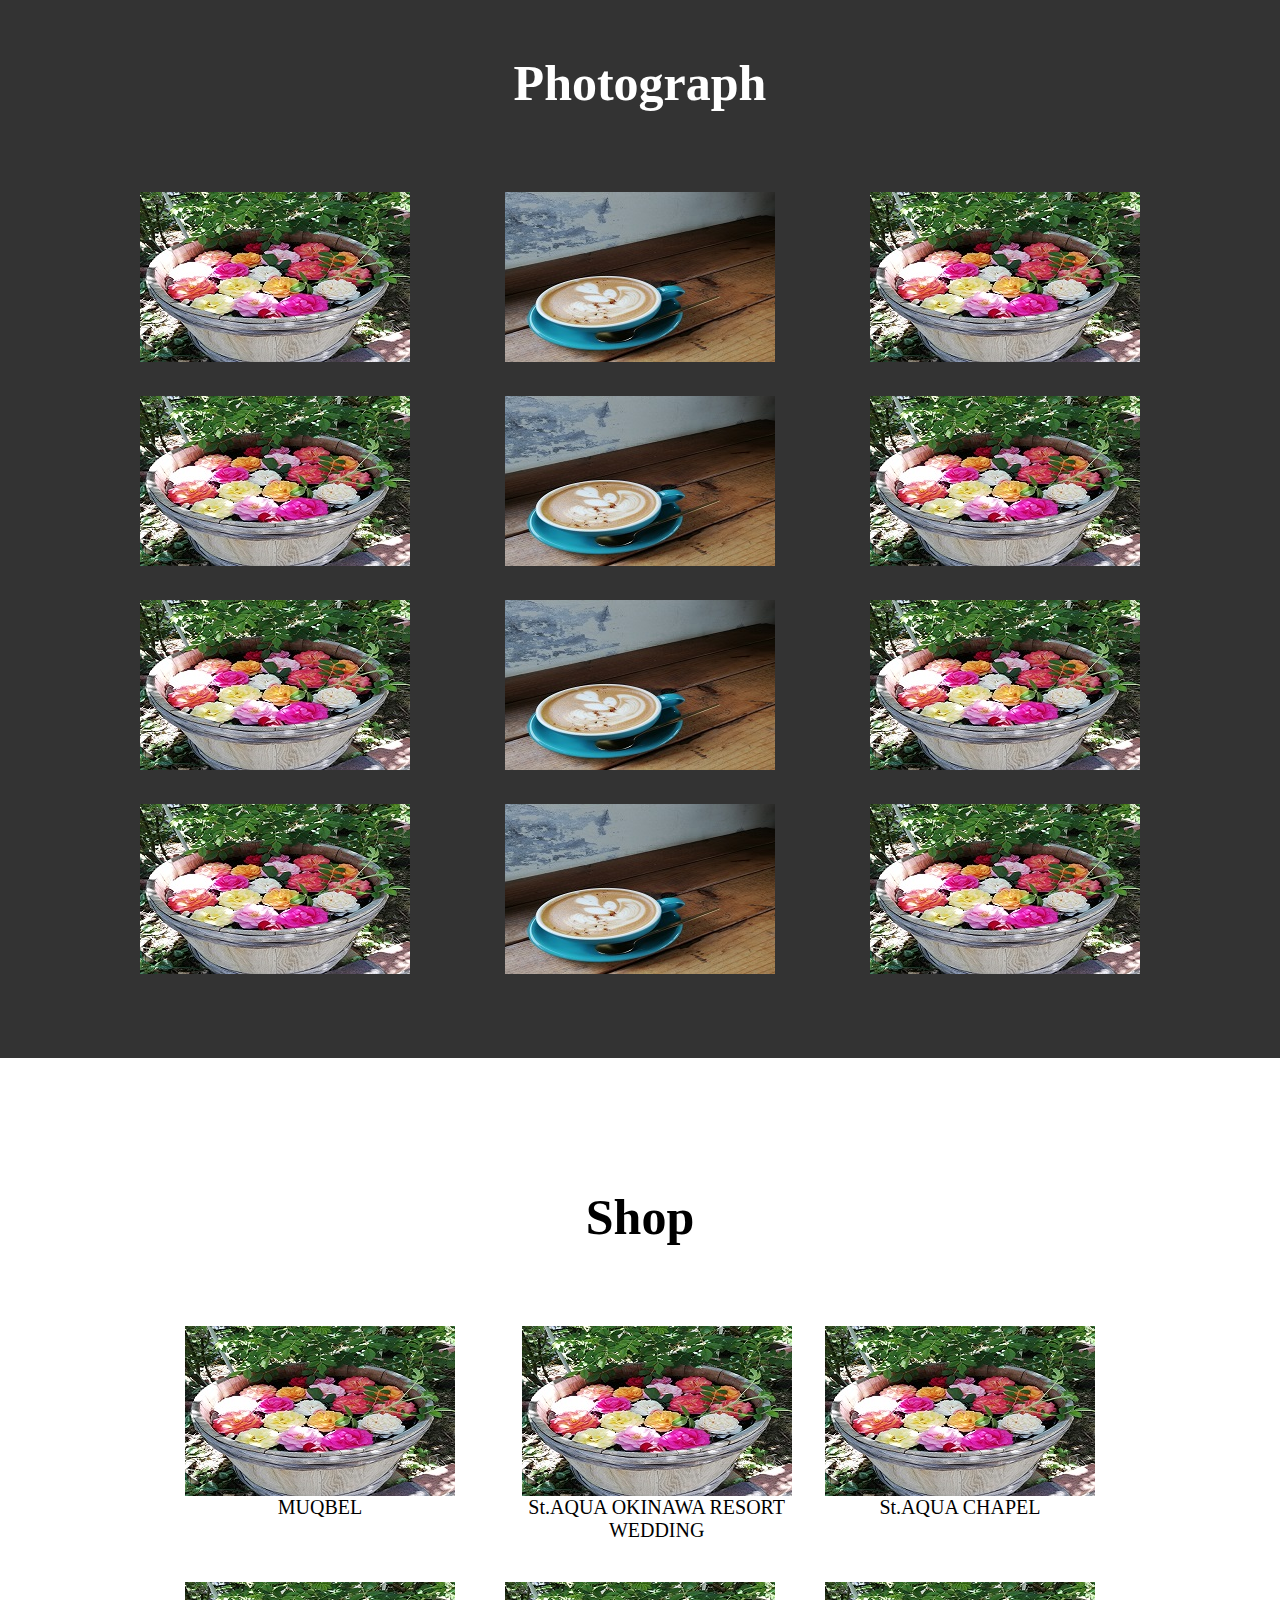
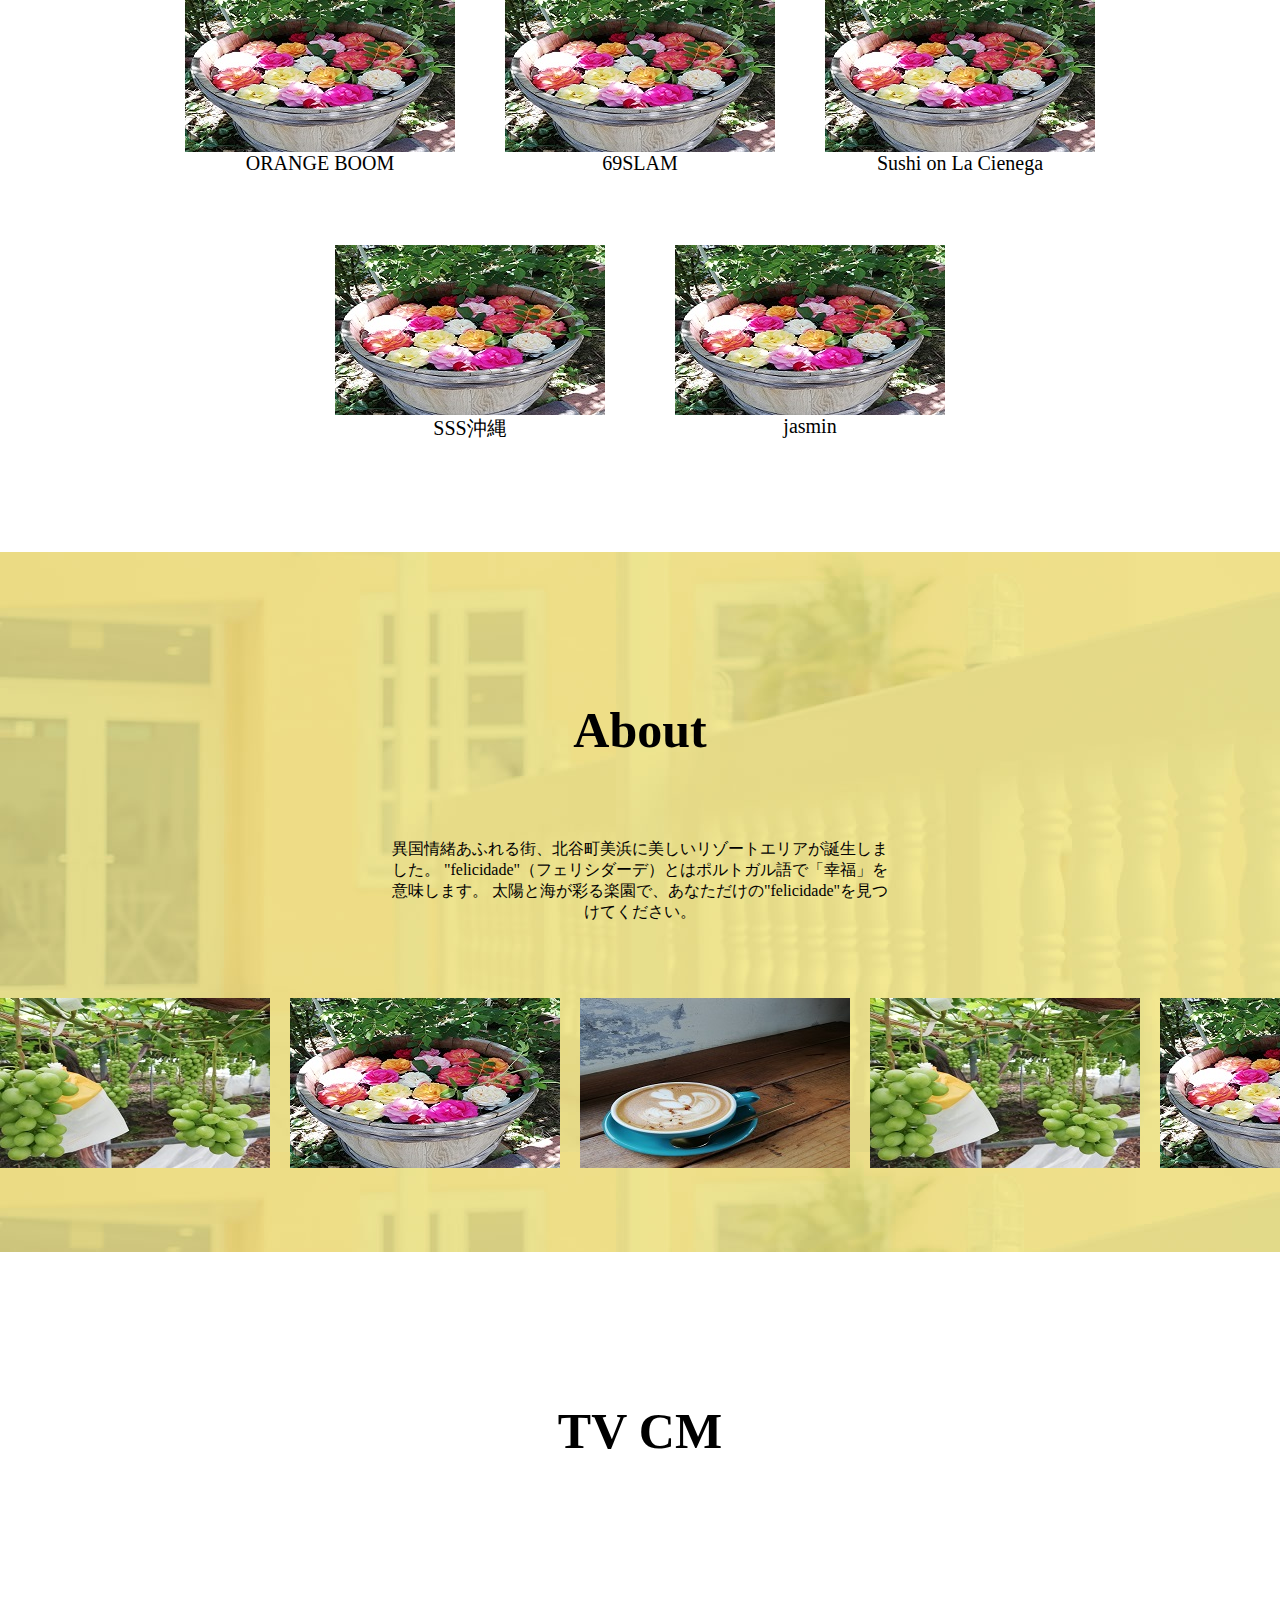
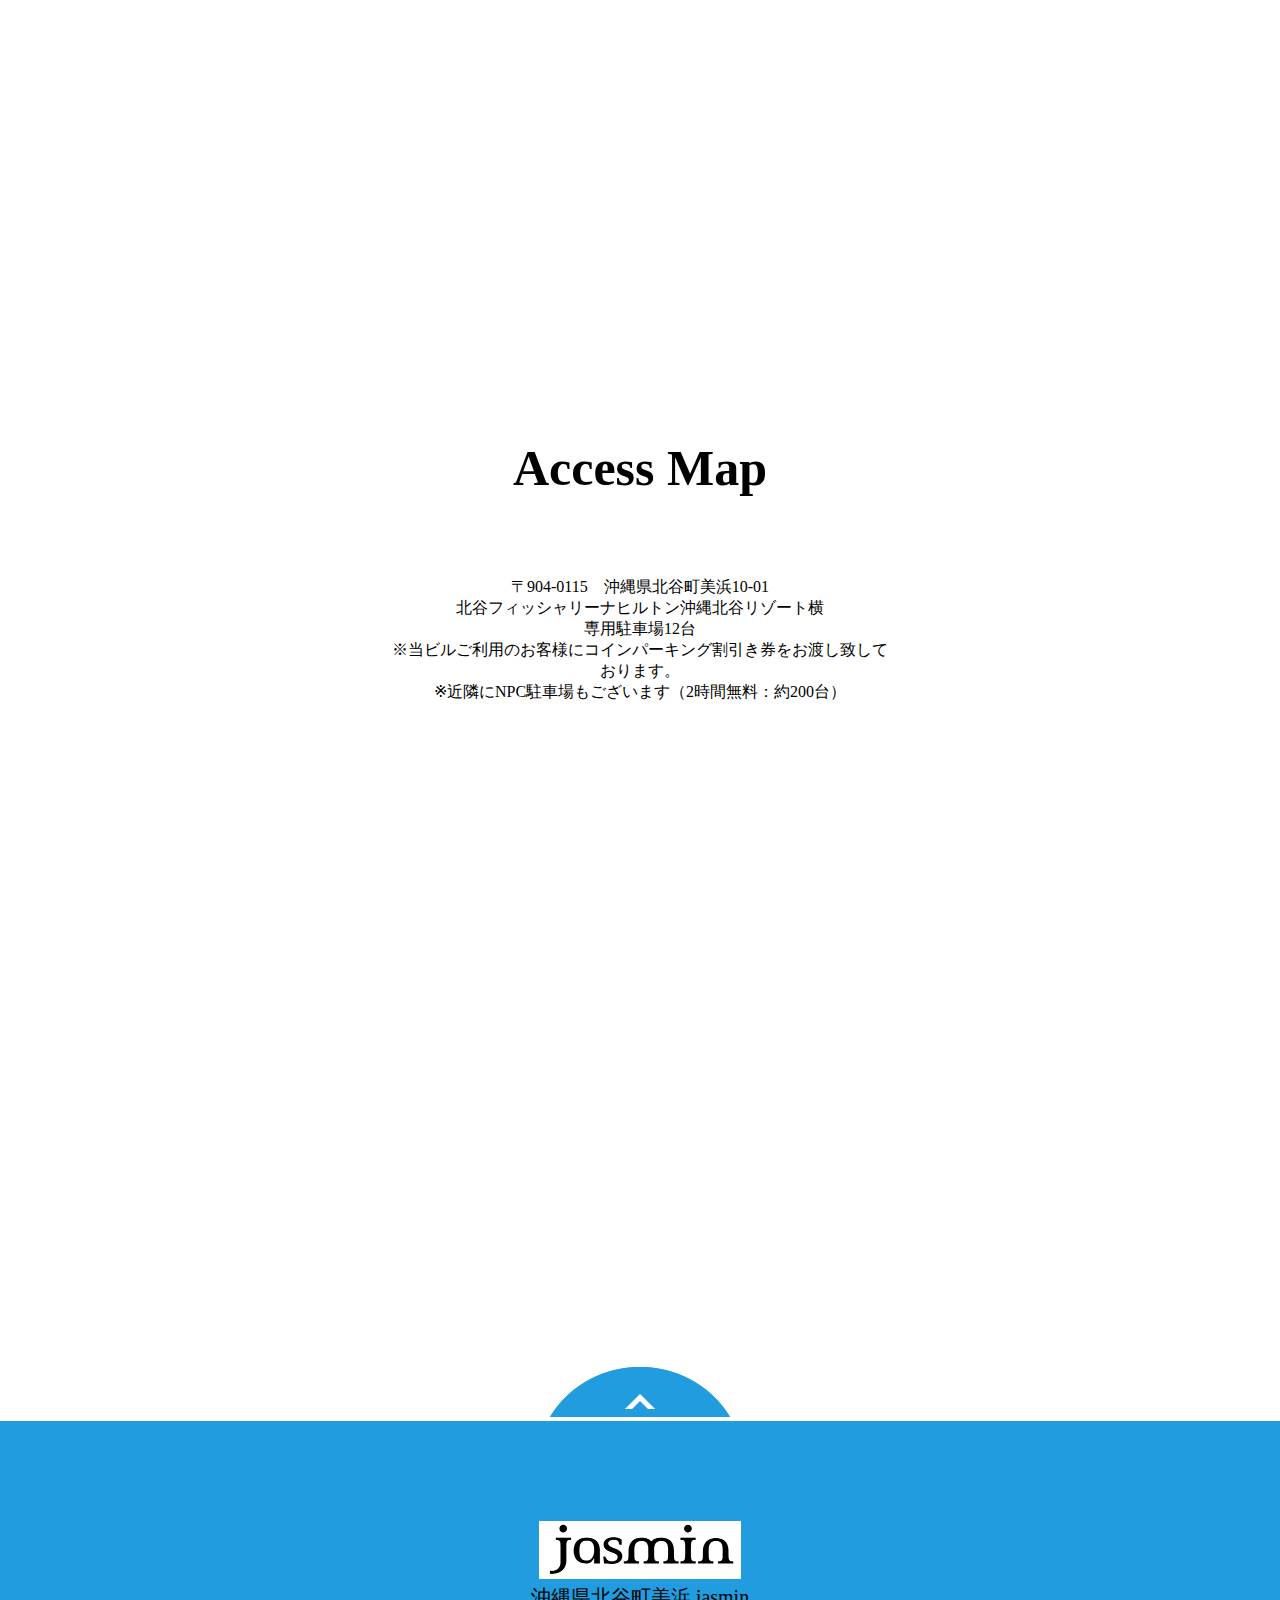
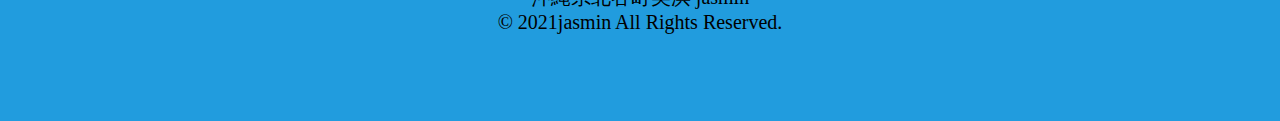
==== commit e0f91bb8: "jasminへ変更" ====
--- a/shop.html
+++ b/shop.html
@@ -136,7 +136,7 @@
         <p class="li_slide">
           <img src="./img/coffee.jpg" alt="">
           <img src="./img/house.jpg" alt="" class="second">
-          <p>CASARINA</p>
+          <p>jasmin</p>
         </p>
       </li>
     </ul>
@@ -187,13 +187,13 @@
     <section class="tvcm">
       <h2 class="main-h2">TV CM</h2>
       <div class="youtube">
-        <iframe width="560" height="315" src="https://www.youtube.com/embed/9m3m9l0V8k0" title="YouTube video player" frameborder="0" allow="accelerometer; autoplay; clipboard-write; encrypted-media; gyroscope; picture-in-picture" allowfullscreen></iframe>
+        <iframe width="560" height="315" src="https://www.youtube.com/embed/JP9nuJfcMD0" title="YouTube video player" frameborder="0" allow="accelerometer; autoplay; clipboard-write; encrypted-media; gyroscope; picture-in-picture" allowfullscreen></iframe>
       </div>
     </section>
     <!--------------------- map ------------------>
     <section id="map" class="map">
       <h2 class="main-h2">Access Map</h2>
-      <p class="about-p">〒904-0115　沖縄県北谷町美浜51-3 <br>北谷フィッシャリーナヒルトン沖縄北谷リゾート横<br>専用駐車場12台<br>※当ビルご利用のお客様にコインパーキング割引き券をお渡し致しております。<br>※近隣にNPC駐車場もございます（2時間無料：約200台）</p>
+      <p class="about-p">〒904-0115　沖縄県北谷町美浜10-01 <br>北谷フィッシャリーナヒルトン沖縄北谷リゾート横<br>専用駐車場12台<br>※当ビルご利用のお客様にコインパーキング割引き券をお渡し致しております。<br>※近隣にNPC駐車場もございます（2時間無料：約200台）</p>
       <div class="map-1">
         <iframe src="https://www.google.com/maps/embed?pb=!1m18!1m12!1m3!1d3576.1981066790854!2d127.75206001503254!3d26.32008388338631!2m3!1f0!2f0!3f0!3m2!1i1024!2i768!4f13.1!3m3!1m2!1s0x34e5130f36135c2b%3A0xa1153abae29d40b4!2z44CSOTA0LTAxMTUg5rKW57iE55yM5Lit6aCt6YOh5YyX6LC355S6576O5rWc77yV77yR4oiS77yT!5e0!3m2!1sja!2sjp!4v1620100110804!5m2!1sja!2sjp" width="100%" height="100%" style="border:0;" allowfullscreen="" loading="lazy" class="iframe-map"></iframe>
       </div>
@@ -209,9 +209,9 @@
 </div>
 <footer class="footer">
     <div class="footer-left">
-      <img src="./img/site_logo.png" alt="">
-      <p>沖縄県北谷町美浜 フェリシダーデ</p>
-      <p>&copy; 2021felicidade All Rights Reserved.</p>
+      <img src="./img/jasmin.png" alt="">
+      <p>沖縄県北谷町美浜 jasmin</p>
+      <p>&copy; 2021jasmin All Rights Reserved.</p>
     </div>
   </footer>
 </body>
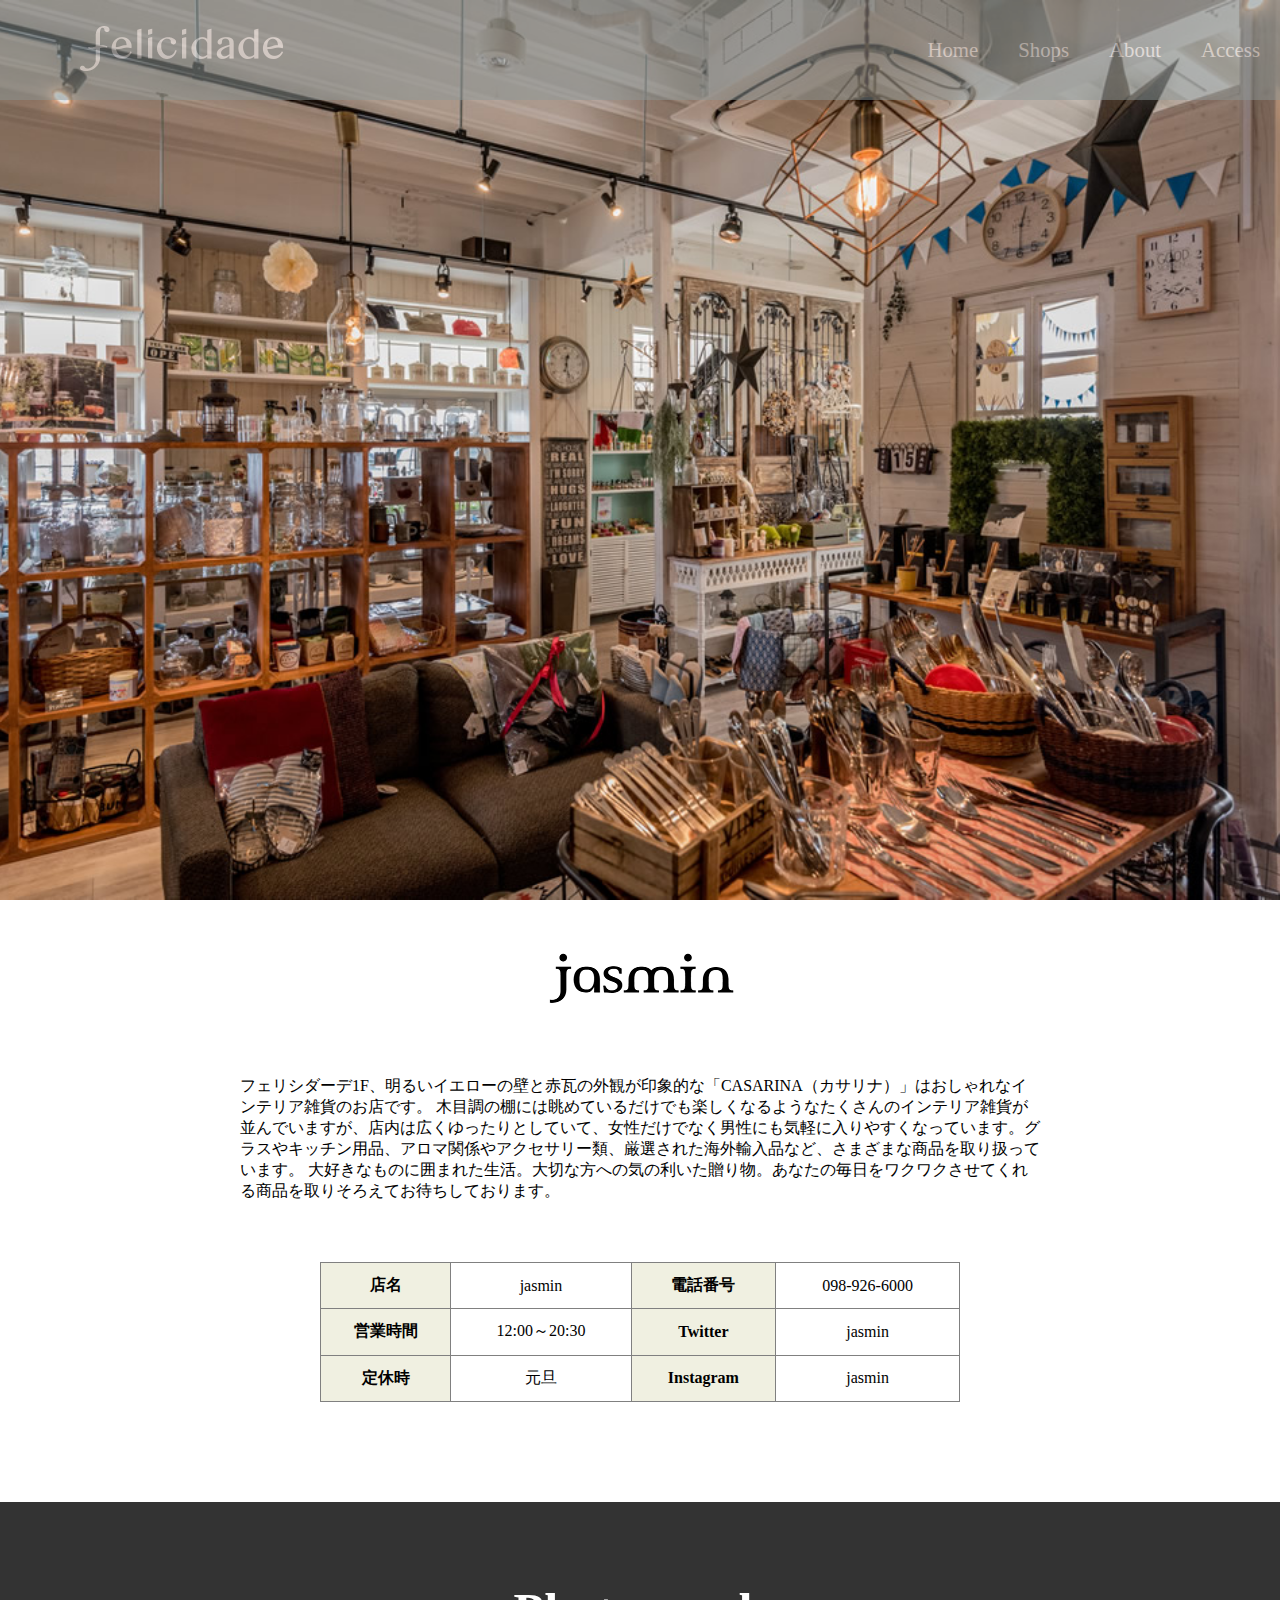
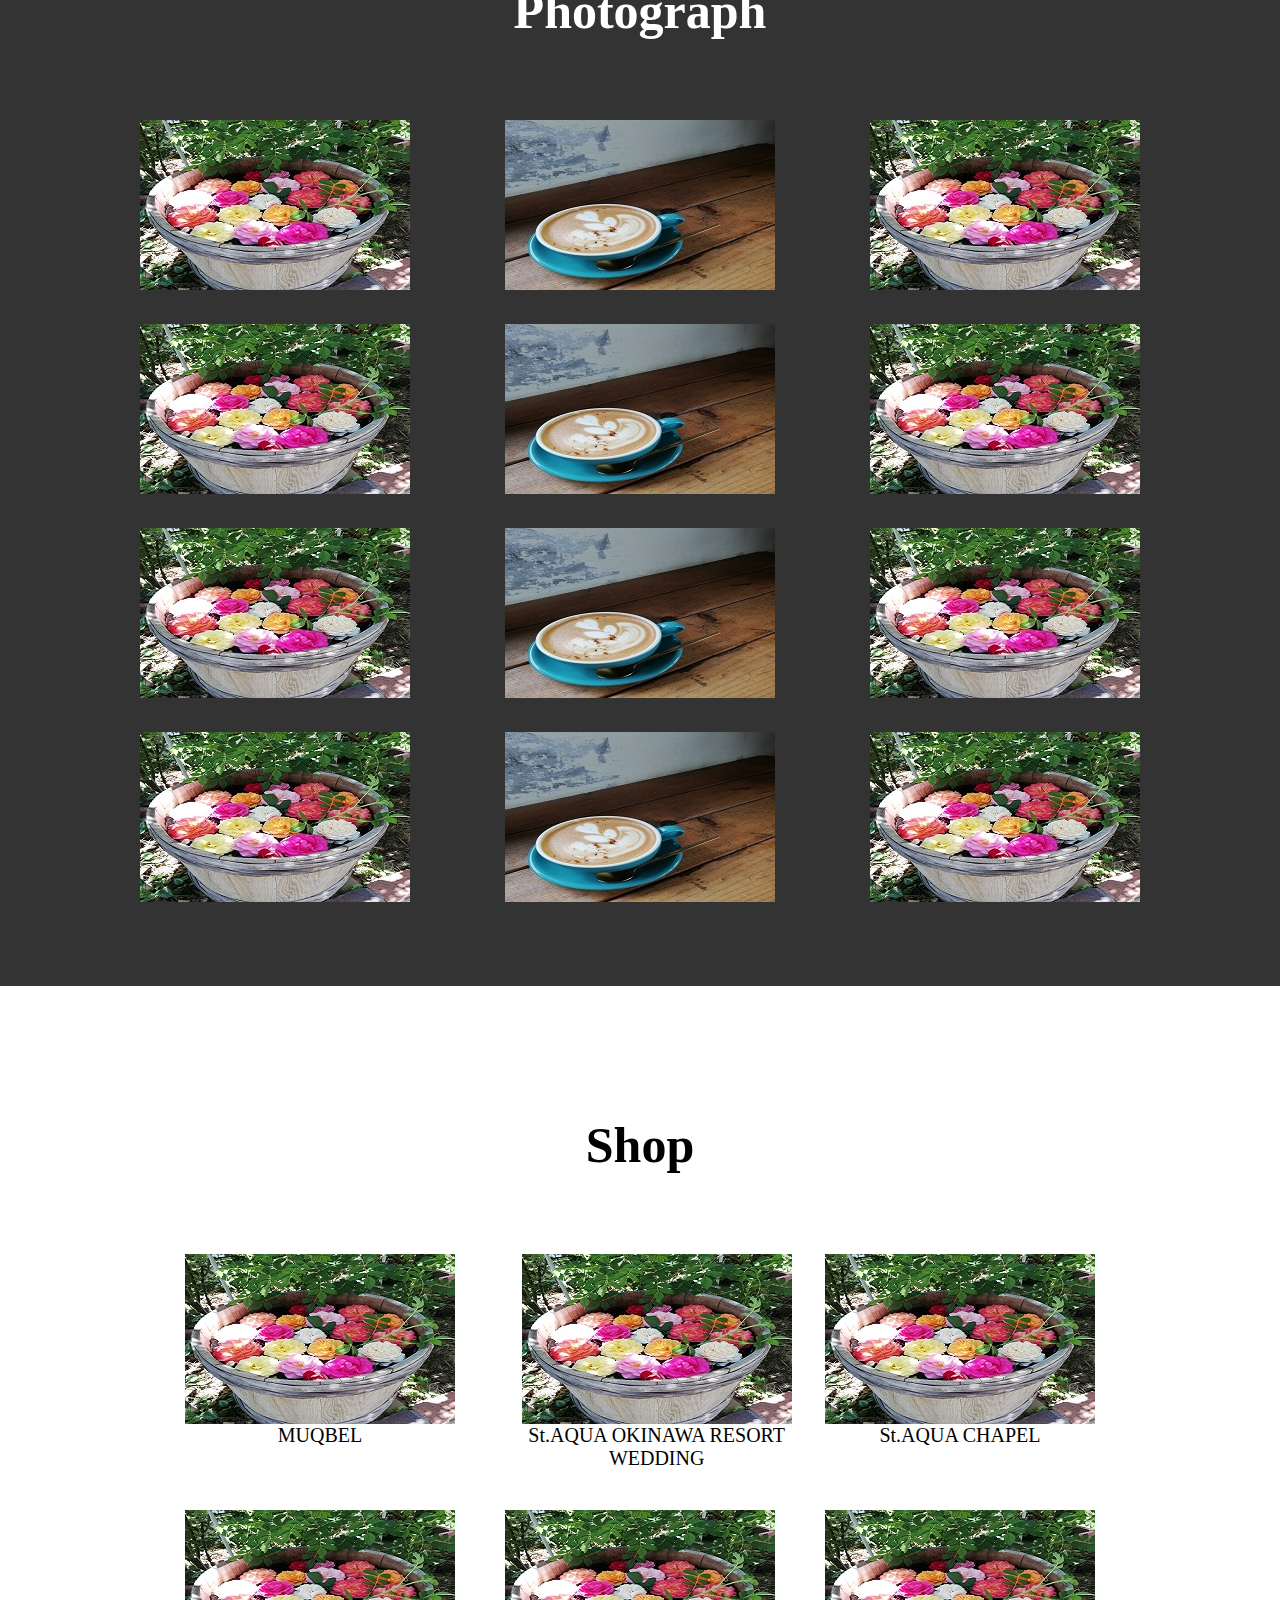
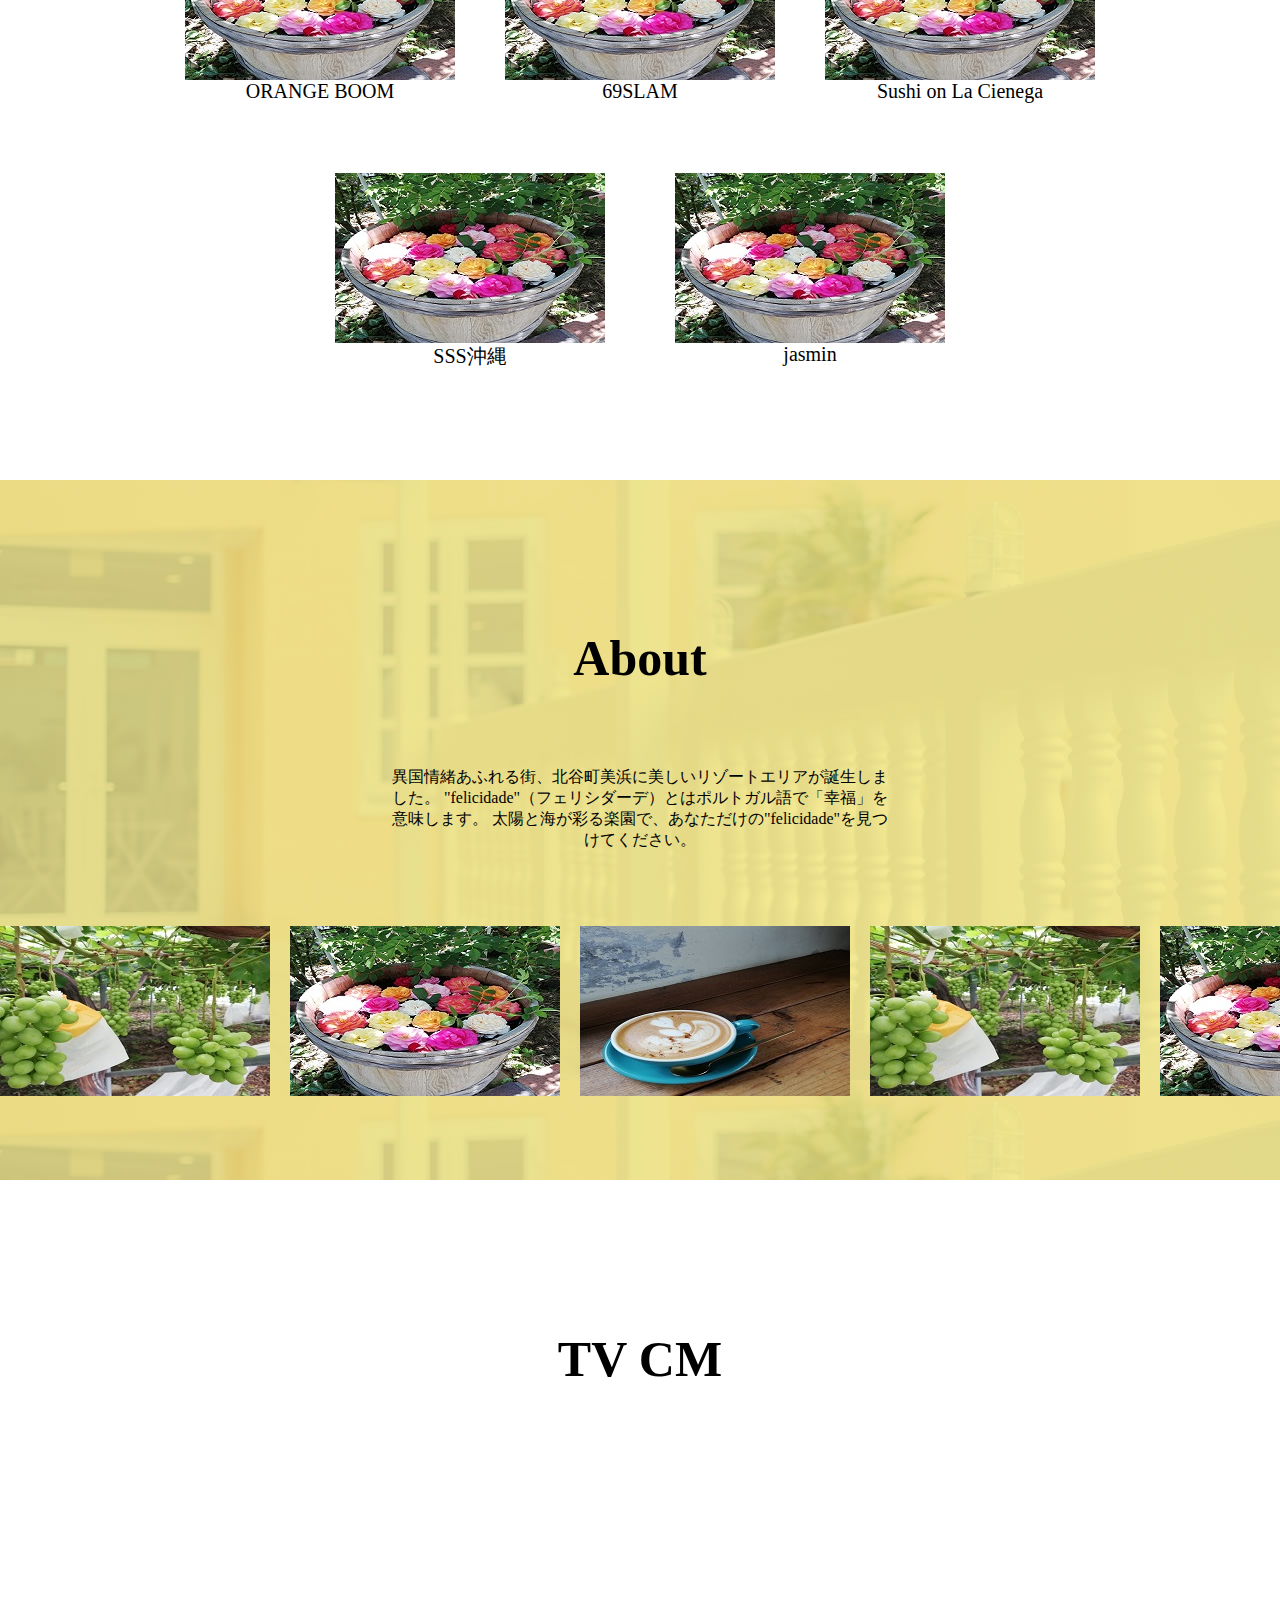
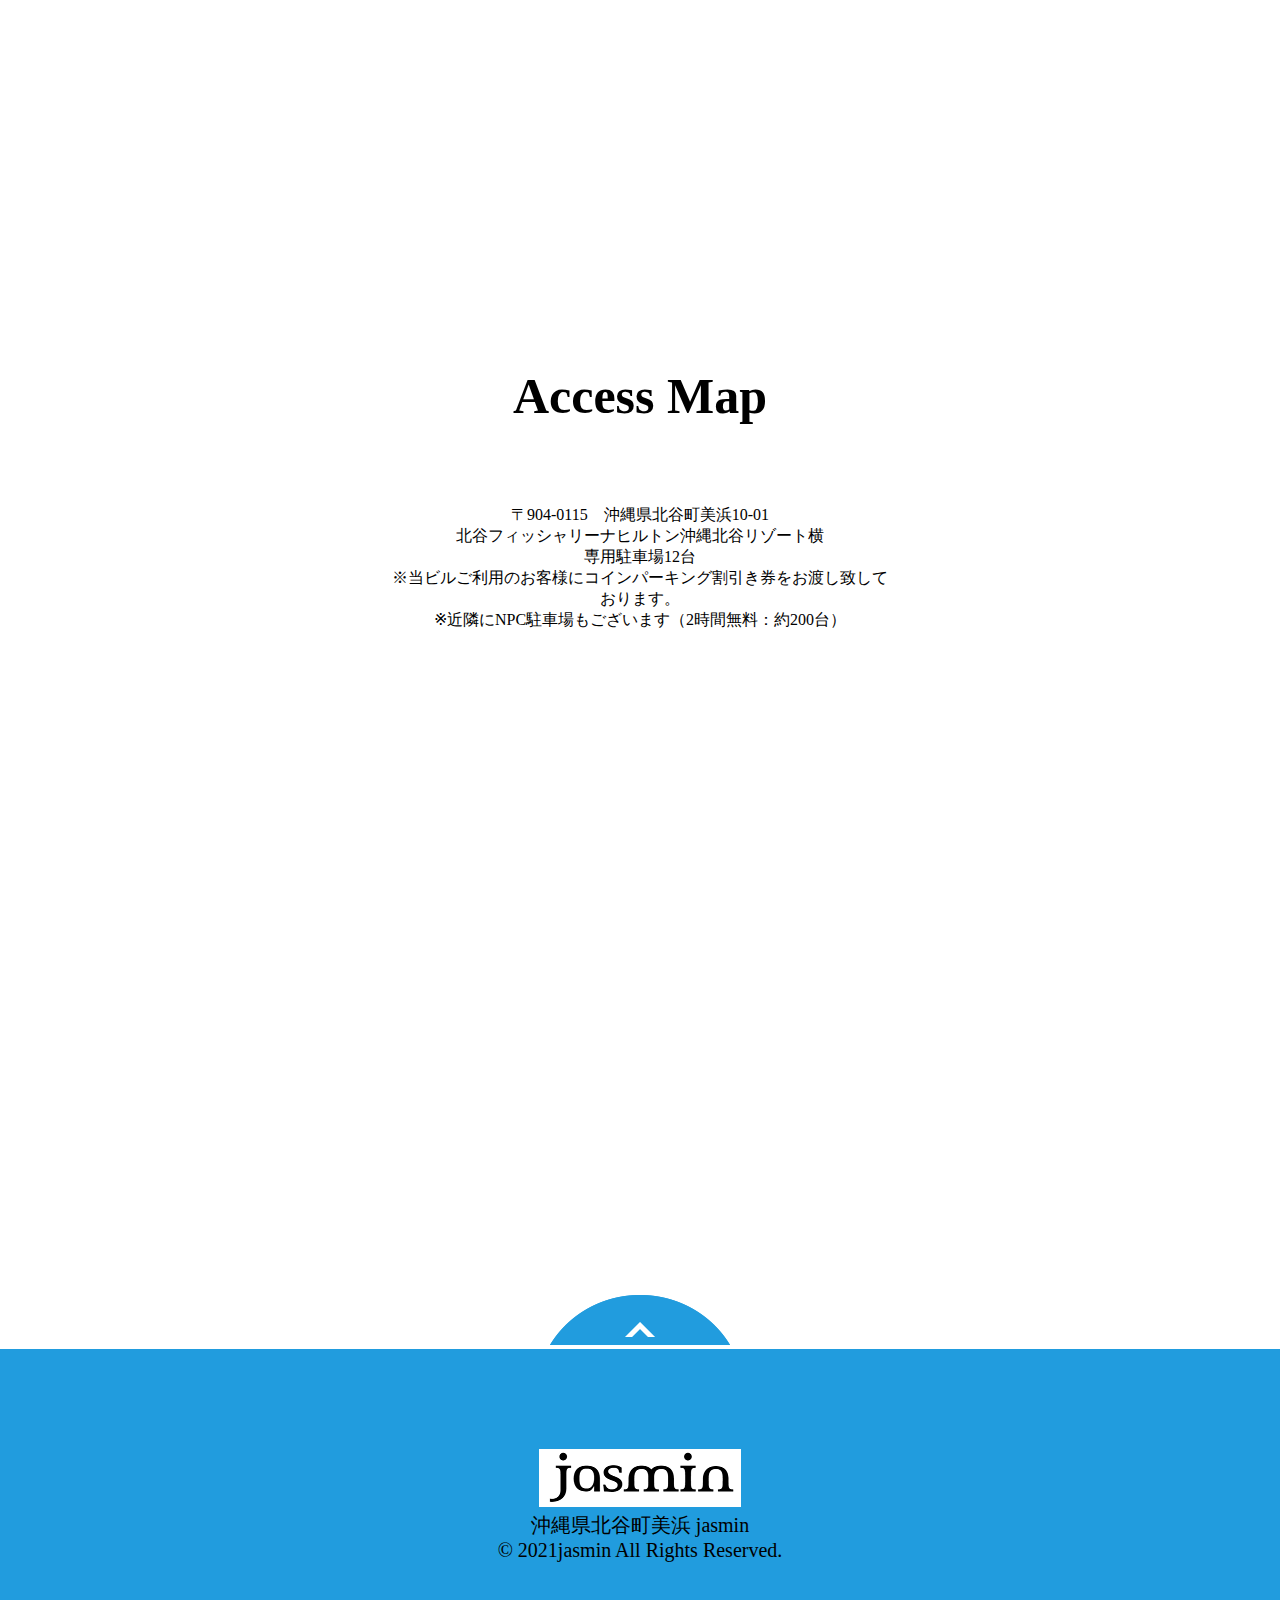
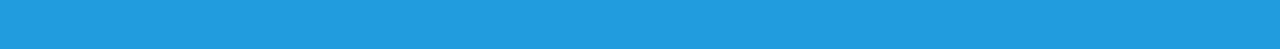
==== commit 11c23b80: "jasminにまた変更" ====
--- a/shop.html
+++ b/shop.html
@@ -37,14 +37,14 @@
        <!-- メイン -->
       <main class="main">
         <section class="main-section">
-          <h1 class="main-h1"><img src="./img/shop_logo.gif" alt="タイトル"></h1>
+          <h1 class="main-h1"><img src="./img/jasmin.png" alt="タイトル"></h1>
           <p class="main_p">フェリシダーデ1F、明るいイエローの壁と赤瓦の外観が印象的な「CASARINA（カサリナ）」はおしゃれなインテリア雑貨のお店です。
             木目調の棚には眺めているだけでも楽しくなるようなたくさんのインテリア雑貨が並んでいますが、店内は広くゆったりとしていて、女性だけでなく男性にも気軽に入りやすくなっています。グラスやキッチン用品、アロマ関係やアクセサリー類、厳選された海外輸入品など、さまざまな商品を取り扱っています。
             大好きなものに囲まれた生活。大切な方への気の利いた贈り物。あなたの毎日をワクワクさせてくれる商品を取りそろえてお待ちしております。</p>
     <table class="table" border="1">
         <tr>
           <th class="table-th">店名</th>
-          <td class="td">CASARINA(カサリナ)</td>
+          <td class="td">jasmin</td>
           <th class="table-th">電話番号</th>
           <td class="td">098-926-6000</td>
         </tr>
@@ -52,13 +52,13 @@
           <th class="table-th">営業時間</th>
           <td class="td">12:00～20:30</td>
           <th class="table-th">Twitter</th>
-          <td class="td">@CASARINA_1105</td>
+          <td class="td">jasmin</td>
         </tr>
         <tr>
           <th class="table-th">定休時</th>
           <td class="td">元旦</td>
           <th class="table-th">Instagram</th>
-          <td class="td">CASARINA_1105</td>
+          <td class="td">jasmin</td>
         </tr>
     </table>
   </section>
